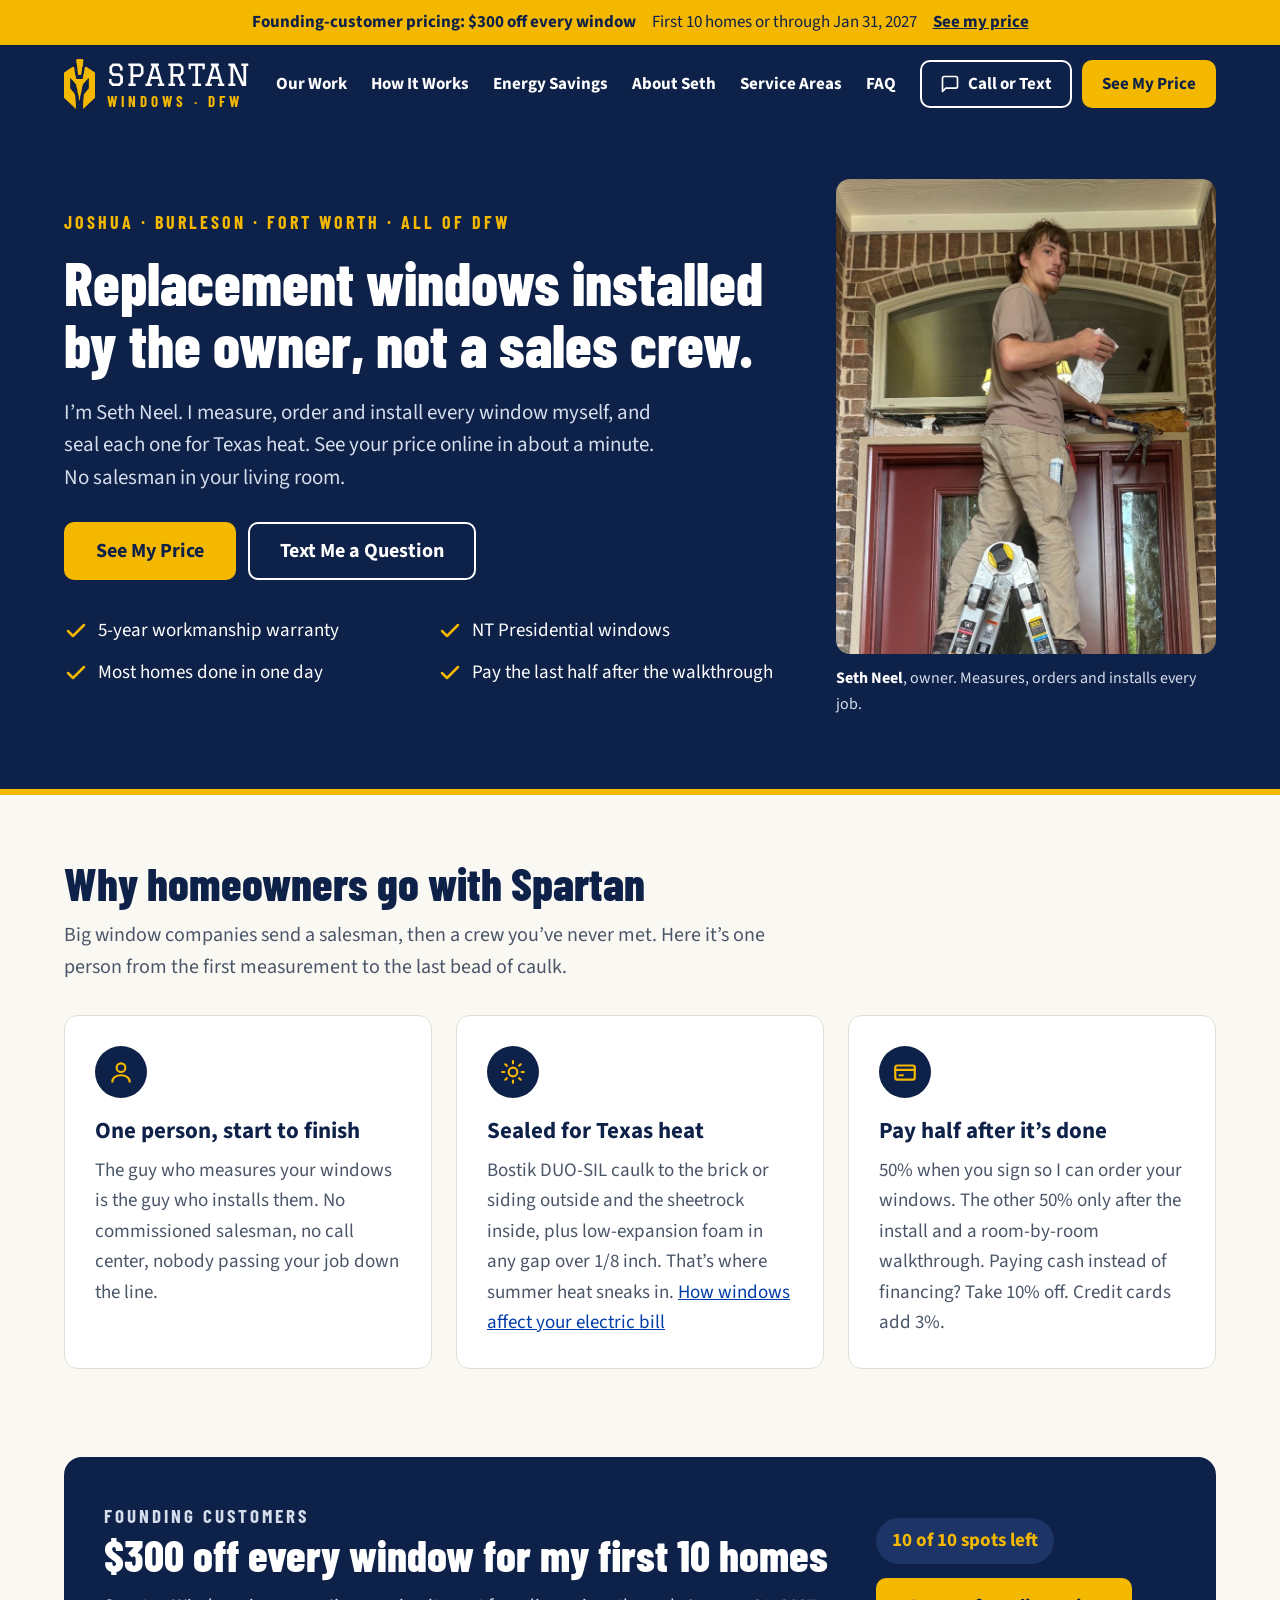
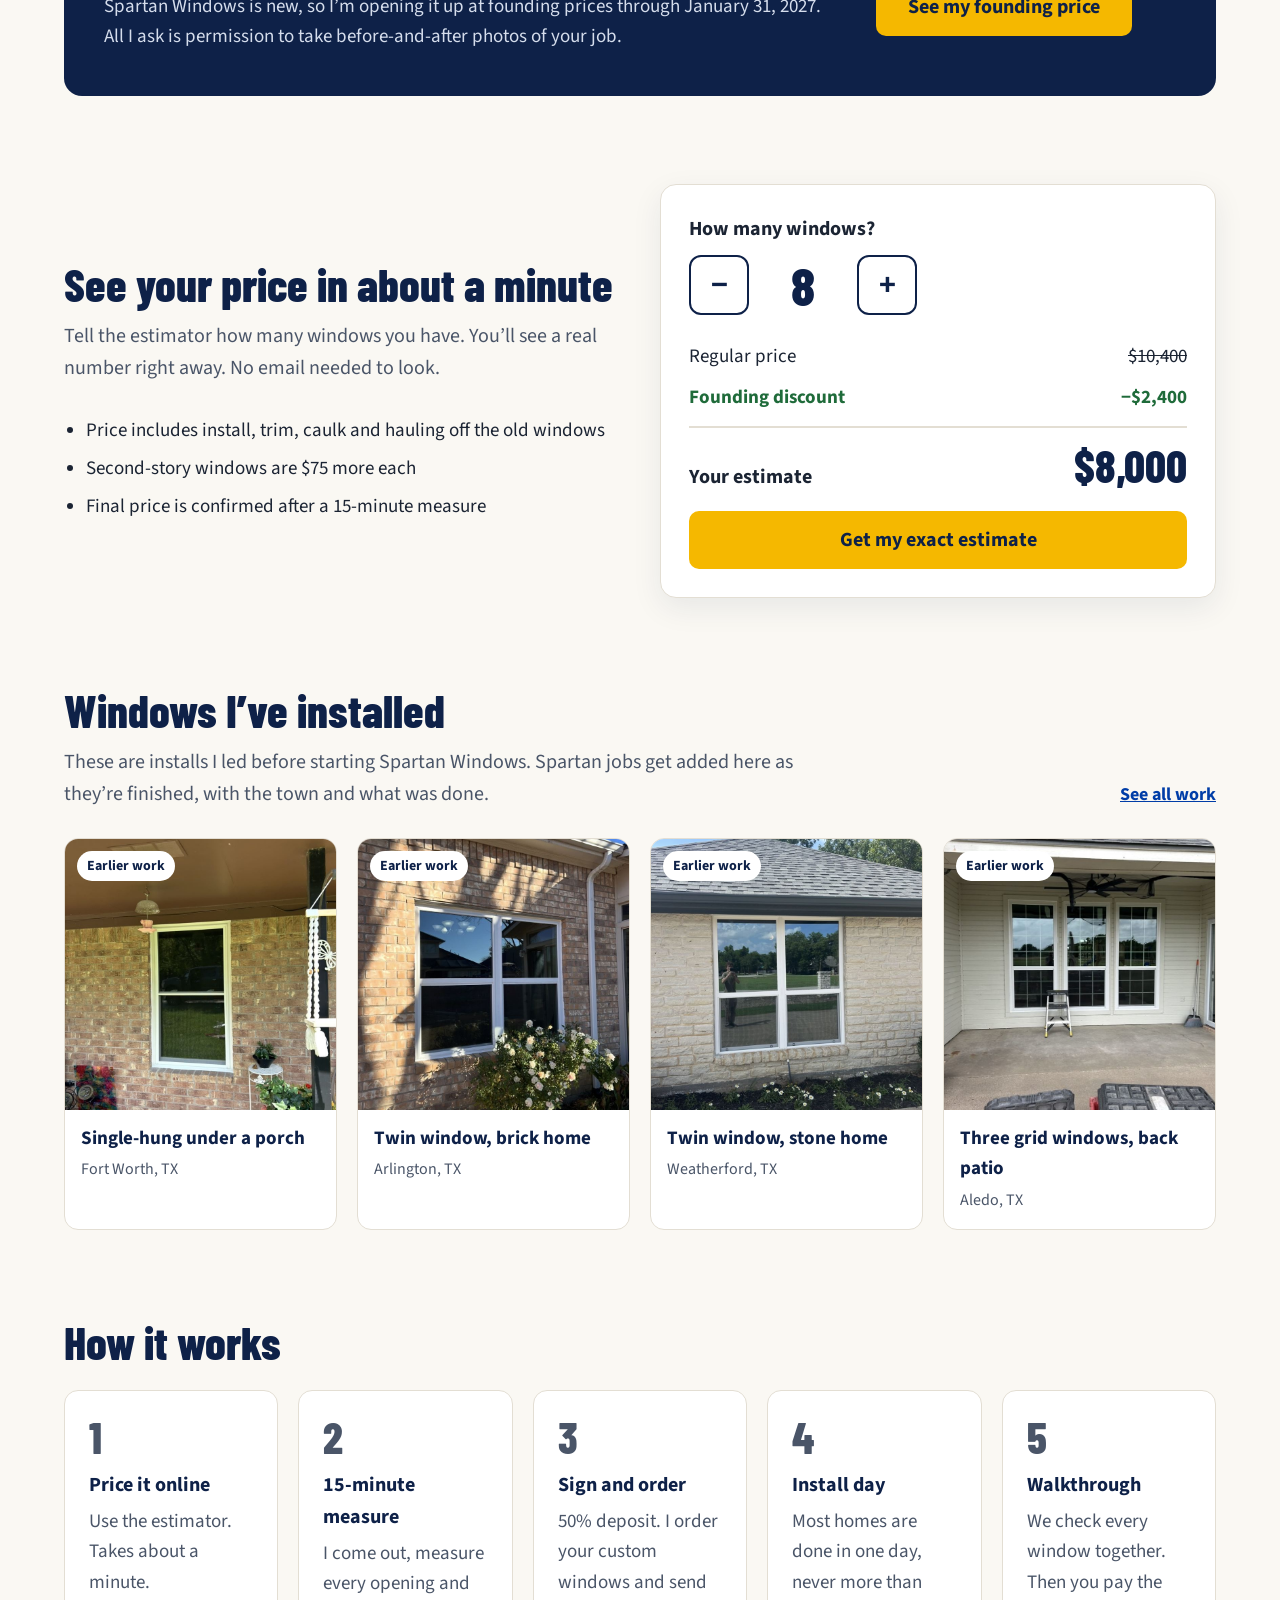
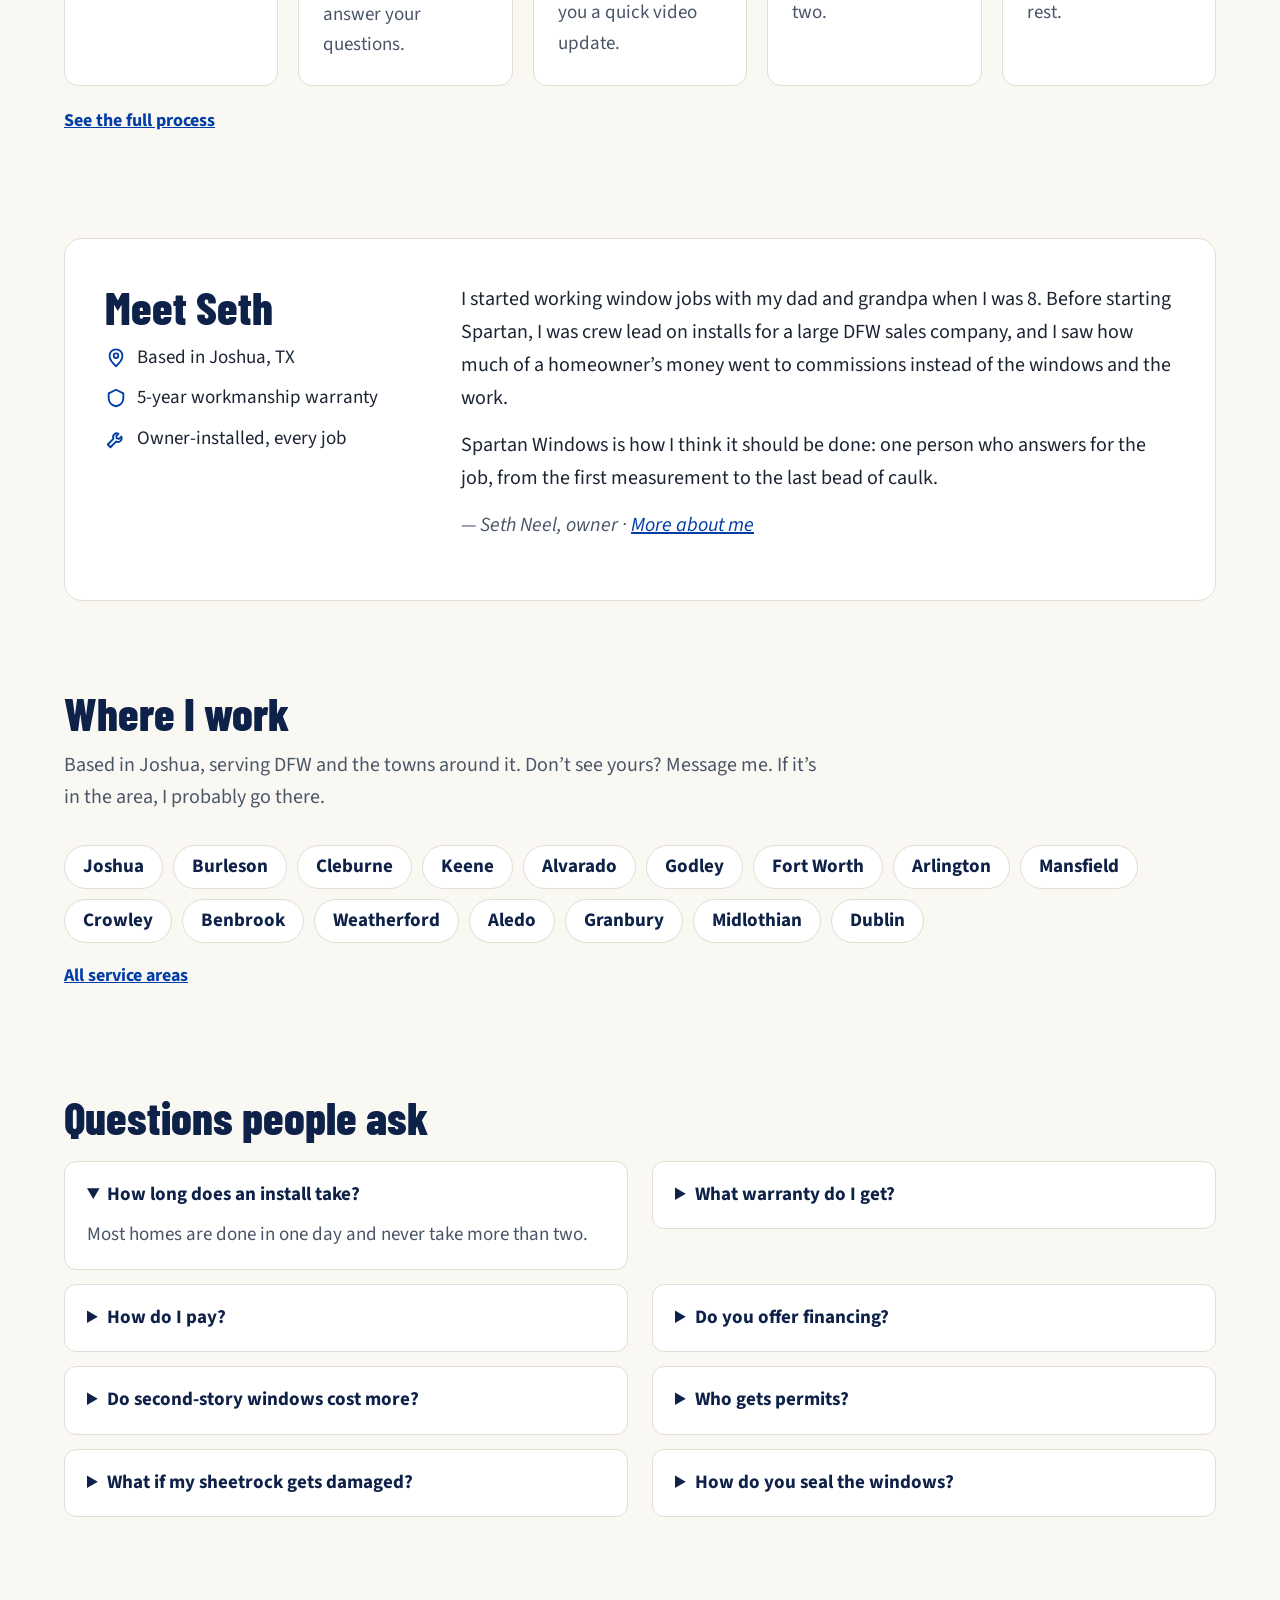
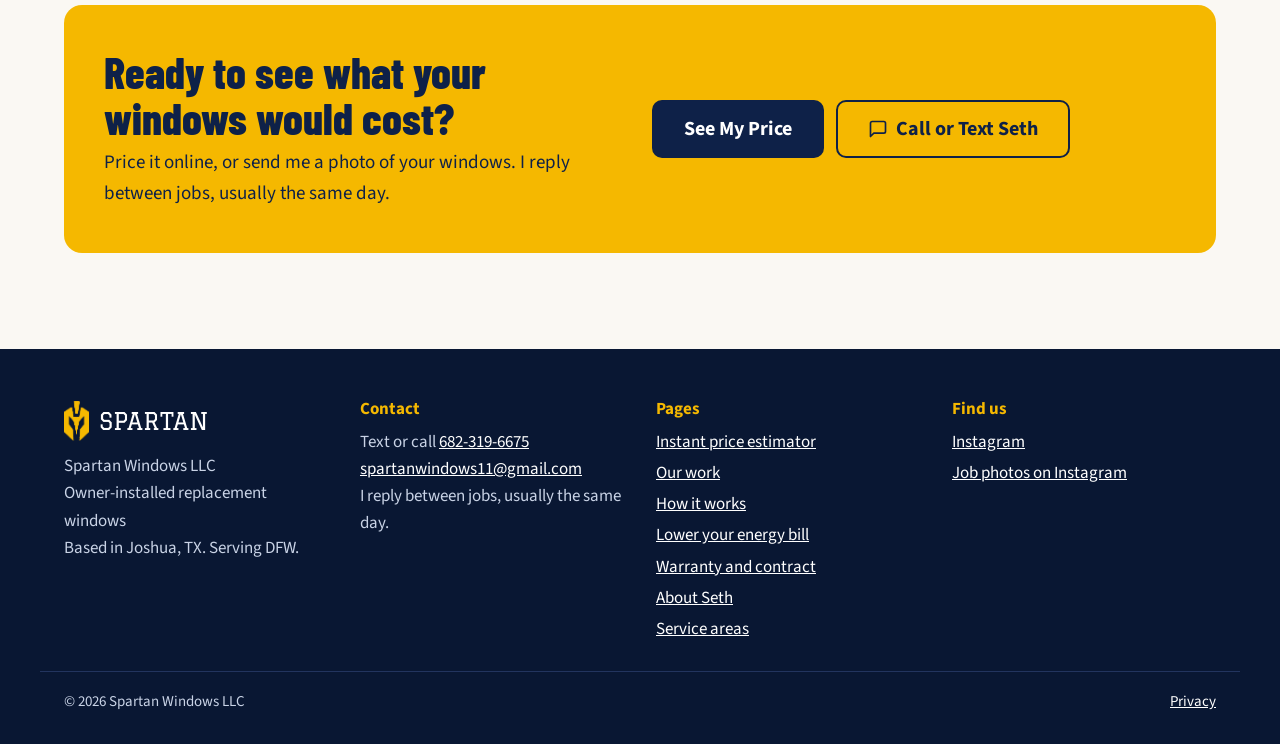
==== index.html @ 7c2cf559 "Add the 3% credit card surcharge notice Disclose that credit card payments add a 3% surcharge (no su" ====
<!DOCTYPE html>
<html lang="en">
<head>
<meta charset="UTF-8">
<meta name="viewport" content="width=device-width, initial-scale=1.0">
<title>Replacement Windows in Joshua, Burleson &amp; Fort Worth | Spartan Windows</title>
<meta name="description" content="Owner-installed NT Presidential replacement windows in Joshua, Burleson, Fort Worth and DFW. No salesmen. See your price online in about a minute.">
<link rel="canonical" href="https://www.dfwspartanwindows.com/">
<meta property="og:title" content="Replacement Windows in Joshua, Burleson &amp; Fort Worth | Spartan Windows">
<meta property="og:description" content="Owner-installed NT Presidential replacement windows in Joshua, Burleson, Fort Worth and DFW. No salesmen. See your price online in about a minute.">
<meta property="og:image" content="https://www.dfwspartanwindows.com/banner.jpg">
<meta property="og:url" content="https://www.dfwspartanwindows.com/">
<meta property="og:type" content="website">
<meta property="og:site_name" content="Spartan Windows">
<meta name="theme-color" content="#0E2148">
<link rel="icon" href="favicon.ico" sizes="any">
<link rel="icon" type="image/png" href="img/favicon-32.png">
<link rel="apple-touch-icon" href="apple-touch-icon.png">
<link rel="preload" href="fonts/barlow-condensed-latin-800-normal.woff2" as="font" type="font/woff2" crossorigin>
<link rel="preload" href="fonts/source-sans-3-latin-400-normal.woff2" as="font" type="font/woff2" crossorigin>
<link rel="stylesheet" href="styles.css">
<!-- Meta Pixel -->
<script>
!function(f,b,e,v,n,t,s){if(f.fbq)return;n=f.fbq=function(){n.callMethod?n.callMethod.apply(n,arguments):n.queue.push(arguments)};if(!f._fbq)f._fbq=n;n.push=n;n.loaded=!0;n.version='2.0';n.queue=[];t=b.createElement(e);t.async=!0;t.src=v;s=b.getElementsByTagName(e)[0];s.parentNode.insertBefore(t,s)}(window,document,'script','https://connect.facebook.net/en_US/fbevents.js');
fbq('init', '2496650784477323');
fbq('track', 'PageView');
</script>
<noscript><img height="1" width="1" style="display:none" alt="" src="https://www.facebook.com/tr?id=2496650784477323&amp;ev=PageView&amp;noscript=1"></noscript>
<!-- End Meta Pixel -->
<script type="application/ld+json">
{
  "@context": "https://schema.org",
  "@type": "HomeAndConstructionBusiness",
  "@id": "https://www.dfwspartanwindows.com/#business",
  "name": "Spartan Windows",
  "legalName": "Spartan Windows LLC",
  "url": "https://www.dfwspartanwindows.com/",
  "logo": "https://www.dfwspartanwindows.com/img/icon-192.png",
  "image": "https://www.dfwspartanwindows.com/img/seth-neel-owner.jpg",
  "description": "Owner-installed NT Presidential replacement windows for homes in Joshua, Burleson, Fort Worth and the DFW area.",
  "email": "spartanwindows11@gmail.com",
  "telephone": "+1-682-319-6675",
  "founder": {
    "@type": "Person",
    "name": "Seth Neel"
  },
  "address": {
    "@type": "PostalAddress",
    "addressLocality": "Joshua",
    "addressRegion": "TX",
    "postalCode": "76058",
    "addressCountry": "US"
  },
  "areaServed": [
    {
      "@type": "City",
      "name": "Joshua, TX"
    },
    {
      "@type": "City",
      "name": "Burleson, TX"
    },
    {
      "@type": "City",
      "name": "Cleburne, TX"
    },
    {
      "@type": "City",
      "name": "Keene, TX"
    },
    {
      "@type": "City",
      "name": "Alvarado, TX"
    },
    {
      "@type": "City",
      "name": "Godley, TX"
    },
    {
      "@type": "City",
      "name": "Fort Worth, TX"
    },
    {
      "@type": "City",
      "name": "Arlington, TX"
    },
    {
      "@type": "City",
      "name": "Mansfield, TX"
    },
    {
      "@type": "City",
      "name": "Crowley, TX"
    },
    {
      "@type": "City",
      "name": "Benbrook, TX"
    },
    {
      "@type": "City",
      "name": "Weatherford, TX"
    },
    {
      "@type": "City",
      "name": "Aledo, TX"
    },
    {
      "@type": "City",
      "name": "Granbury, TX"
    },
    {
      "@type": "City",
      "name": "Midlothian, TX"
    },
    {
      "@type": "City",
      "name": "Dublin, TX"
    }
  ],
  "sameAs": [
    "https://www.instagram.com/spartan_windows/"
  ]
}
</script>
</head>
<body>
<a class="skip-link" href="#main">Skip to content</a>

<div class="offer-bar" data-founding>
  <div class="wrap">
    <strong>Founding-customer pricing: $300 off every window</strong>
    <span>First 10 homes or through Jan 31, 2027</span>
    <a href="estimate.html">See my price</a>
  </div>
</div>

<header class="site-header">
  <div class="wrap">
    <a class="brand" href="index.html" aria-label="Spartan Windows home">
      <img src="img/helmet.png" alt="" width="106" height="169">
      <span class="brand-text"><span class="brand-word">SPARTAN</span><span class="brand-sub">WINDOWS &middot; DFW</span></span>
    </a>
    <button class="menu-btn" type="button" aria-expanded="false" aria-controls="site-nav"><svg aria-hidden="true" width="22" height="22" viewBox="0 0 24 24" fill="none" stroke="currentColor" stroke-width="2.2" stroke-linecap="round"><path d="M4 7h16M4 12h16M4 17h16"/></svg>Menu</button>
    <nav id="site-nav" class="nav" aria-label="Main">
      <ul>
<li><a href="work.html">Our Work</a></li>
<li><a href="process.html">How It Works</a></li>
<li><a href="energy-savings.html">Energy Savings</a></li>
<li><a href="about.html">About Seth</a></li>
<li><a href="service-areas.html">Service Areas</a></li>
<li><a href="index.html#faq">FAQ</a></li>
      </ul>
    </nav>
    <div class="header-actions">
      <a class="btn btn-outline-light" data-contact-link data-text-label="Call or Text" href="tel:+16823196675"><svg aria-hidden="true" width="20" height="20" viewBox="0 0 24 24" fill="none" stroke="currentColor" stroke-width="2" stroke-linecap="round" stroke-linejoin="round"><path d="M21 15a2 2 0 0 1-2 2H7l-4 4V5a2 2 0 0 1 2-2h14a2 2 0 0 1 2 2z"/></svg><span data-contact-label>Call or Text</span></a>
      <a class="btn btn-gold" href="estimate.html">See My Price</a>
    </div>
  </div>
</header>

<main id="main">

<section class="hero">
  <div class="wrap">
    <div class="hero-text">
      <p class="kicker">Joshua &middot; Burleson &middot; Fort Worth &middot; All of DFW</p>
      <h1>Replacement windows installed by the owner, not a sales crew.</h1>
      <p class="lead">I&rsquo;m Seth Neel. I measure, order and install every window myself, and seal each one for Texas heat. See your price online in about a minute. No salesman in your living room.</p>
      <div class="btn-row">
        <a class="btn btn-gold btn-lg" href="estimate.html">See My Price</a>
        <a class="btn btn-outline-light btn-lg" data-contact-link data-sms data-text-label="Text Me a Question" data-email-label="Email Me a Question" href="sms:+16823196675"><span data-contact-label>Text Me a Question</span></a>
      </div>
      <ul class="proof-list">
        <li><svg aria-hidden="true" width="24" height="24" viewBox="0 0 24 24" fill="none" stroke="#F5B800" stroke-width="2.5" stroke-linecap="round" stroke-linejoin="round"><path d="M20 6L9 17l-5-5"/></svg>5-year workmanship warranty</li>
        <li><svg aria-hidden="true" width="24" height="24" viewBox="0 0 24 24" fill="none" stroke="#F5B800" stroke-width="2.5" stroke-linecap="round" stroke-linejoin="round"><path d="M20 6L9 17l-5-5"/></svg>NT Presidential windows</li>
        <li><svg aria-hidden="true" width="24" height="24" viewBox="0 0 24 24" fill="none" stroke="#F5B800" stroke-width="2.5" stroke-linecap="round" stroke-linejoin="round"><path d="M20 6L9 17l-5-5"/></svg>Most homes done in one day</li>
        <li><svg aria-hidden="true" width="24" height="24" viewBox="0 0 24 24" fill="none" stroke="#F5B800" stroke-width="2.5" stroke-linecap="round" stroke-linejoin="round"><path d="M20 6L9 17l-5-5"/></svg>Pay the last half after the walkthrough</li>
      </ul>
    </div>
    <figure class="hero-photo">
      <img src="img/seth-neel-owner.jpg" alt="Seth Neel on a ladder caulking a transom window above a front door" width="800" height="1125">
      <figcaption><strong>Seth Neel</strong>, owner. Measures, orders and installs every job.</figcaption>
    </figure>
  </div>
</section>

<div class="wrap">

  <section class="section">
    <h2>Why homeowners go with Spartan</h2>
    <p class="section-intro">Big window companies send a salesman, then a crew you&rsquo;ve never met. Here it&rsquo;s one person from the first measurement to the last bead of caulk.</p>
    <div class="cards">
      <div class="card">
        <div class="icon-circle"><svg aria-hidden="true" width="26" height="26" viewBox="0 0 24 24" fill="none" stroke="#F5B800" stroke-width="2" stroke-linecap="round" stroke-linejoin="round"><circle cx="12" cy="8" r="4"/><path d="M4 21c0-4 4-6 8-6s8 2 8 6"/></svg></div>
        <h3>One person, start to finish</h3>
        <p>The guy who measures your windows is the guy who installs them. No commissioned salesman, no call center, nobody passing your job down the line.</p>
      </div>
      <div class="card">
        <div class="icon-circle"><svg aria-hidden="true" width="26" height="26" viewBox="0 0 24 24" fill="none" stroke="#F5B800" stroke-width="2" stroke-linecap="round" stroke-linejoin="round"><circle cx="12" cy="12" r="4"/><path d="M12 2v2M12 20v2M4.9 4.9l1.4 1.4M17.7 17.7l1.4 1.4M2 12h2M20 12h2M4.9 19.1l1.4-1.4M17.7 6.3l1.4-1.4"/></svg></div>
        <h3>Sealed for Texas heat</h3>
        <p>Bostik DUO-SIL caulk to the brick or siding outside and the sheetrock inside, plus low-expansion foam in any gap over 1/8 inch. That&rsquo;s where summer heat sneaks in. <a href="energy-savings.html">How windows affect your electric bill</a></p>
      </div>
      <div class="card">
        <div class="icon-circle"><svg aria-hidden="true" width="26" height="26" viewBox="0 0 24 24" fill="none" stroke="#F5B800" stroke-width="2" stroke-linecap="round" stroke-linejoin="round"><rect x="3" y="6" width="18" height="13" rx="2"/><path d="M3 10h18M7 15h3"/></svg></div>
        <h3>Pay half after it&rsquo;s done</h3>
        <p>50% when you sign so I can order your windows. The other 50% only after the install and a room-by-room walkthrough. Paying cash instead of financing? Take 10% off. Credit cards add 3%.</p>
      </div>
    </div>
  </section>

  <section class="section" data-founding>
    <div class="offer-box">
      <div>
        <p class="kicker">Founding customers</p>
        <h2>$300 off every window for my first 10 homes</h2>
        <p>Spartan Windows is new, so I&rsquo;m opening it up at founding prices through January 31, 2027. All I ask is permission to take before-and-after photos of your job.</p>
      </div>
      <div class="offer-side">
        <span class="pill"><span data-spots>10</span> of 10 spots left</span>
        <a class="btn btn-gold btn-lg" href="estimate.html">See my founding price</a>
      </div>
    </div>
  </section>

  <section class="section" id="quoteCalculator">
    <div class="split">
      <div>
        <h2>See your price in about a minute</h2>
        <p class="section-intro">Tell the estimator how many windows you have. You&rsquo;ll see a real number right away. No email needed to look.</p>
        <ul>
          <li>Price includes install, trim, caulk and hauling off the old windows</li>
          <li>Second-story windows are $75 more each</li>
          <li>Final price is confirmed after a 15-minute measure</li>
        </ul>
      </div>
      <div class="est-card" id="miniEstimator">
        <span class="est-label" id="miniLabel">How many windows?</span>
        <div class="stepper" role="group" aria-labelledby="miniLabel">
          <button type="button" data-minus aria-label="One fewer window">&minus;</button>
          <output data-n aria-live="polite">8</output>
          <button type="button" data-plus aria-label="One more window">+</button>
        </div>
        <div style="margin-top:22px">
          <div class="line strike" data-regular-row><span>Regular price</span><span data-regular>$10,400</span></div>
          <div class="line save" data-founding><span>Founding discount</span><span data-founding-amt>&minus;$2,400</span></div>
          <div class="total"><strong>Your estimate</strong><output data-total>$8,000</output></div>
        </div>
        <a class="btn btn-gold btn-lg btn-block" data-go href="estimate.html?n=8" style="margin-top:18px">Get my exact estimate</a>
      </div>
    </div>
  </section>

  <section class="section">
    <div class="section-head">
      <div>
        <h2>Windows I&rsquo;ve installed</h2>
        <p class="section-intro">These are installs I led before starting Spartan Windows. Spartan jobs get added here as they&rsquo;re finished, with the town and what was done.</p>
      </div>
      <a class="more-link" href="work.html">See all work</a>
    </div>
    <div class="gallery">
      <figure class="job">
        <a href="img/work-fort-worth-single-hung.jpg"><img src="img/work-fort-worth-single-hung.jpg" alt="White single-hung replacement window on a brick wall under a covered porch in Fort Worth" width="800" height="1064" loading="lazy"><span class="tag">Earlier work</span></a>
        <figcaption><strong>Single-hung under a porch</strong><span>Fort Worth, TX</span></figcaption>
      </figure>
      <figure class="job">
        <a href="img/work-arlington-twin-window.jpg"><img src="img/work-arlington-twin-window.jpg" alt="Twin white replacement windows on a brick home behind a rose bush in Arlington" width="800" height="1043" loading="lazy"><span class="tag">Earlier work</span></a>
        <figcaption><strong>Twin window, brick home</strong><span>Arlington, TX</span></figcaption>
      </figure>
      <figure class="job">
        <a href="img/work-weatherford-twin-window.jpg"><img src="img/work-weatherford-twin-window.jpg" alt="Twin white replacement window set in a limestone wall in Weatherford" width="800" height="1062" loading="lazy"><span class="tag">Earlier work</span></a>
        <figcaption><strong>Twin window, stone home</strong><span>Weatherford, TX</span></figcaption>
      </figure>
      <figure class="job">
        <a href="img/work-aledo-grid-windows.jpg"><img src="img/work-aledo-grid-windows.jpg" alt="Three white grid windows along a back patio wall in Aledo" width="960" height="707" loading="lazy"><span class="tag">Earlier work</span></a>
        <figcaption><strong>Three grid windows, back patio</strong><span>Aledo, TX</span></figcaption>
      </figure>
    </div>
  </section>

  <section class="section">
    <h2>How it works</h2>
    <ol class="steps" style="margin-top:24px">
      <li class="step"><span class="step-num">1</span><strong>Price it online</strong><span>Use the estimator. Takes about a minute.</span></li>
      <li class="step"><span class="step-num">2</span><strong>15-minute measure</strong><span>I come out, measure every opening and answer your questions.</span></li>
      <li class="step"><span class="step-num">3</span><strong>Sign and order</strong><span>50% deposit. I order your custom windows and send you a quick video update.</span></li>
      <li class="step"><span class="step-num">4</span><strong>Install day</strong><span>Most homes are done in one day, never more than two.</span></li>
      <li class="step"><span class="step-num">5</span><strong>Walkthrough</strong><span>We check every window together. Then you pay the rest.</span></li>
    </ol>
    <p style="margin-top:20px"><a class="more-link" href="process.html">See the full process</a></p>
  </section>

  <section class="section">
    <div class="about-box">
      <div class="about-facts">
        <h2>Meet Seth</h2>
        <ul>
          <li><svg aria-hidden="true" width="22" height="22" viewBox="0 0 24 24" fill="none" stroke="#003DA7" stroke-width="2" stroke-linecap="round" stroke-linejoin="round"><path d="M12 21s-7-6.2-7-11.5A7 7 0 0 1 19 9.5C19 14.8 12 21 12 21z"/><circle cx="12" cy="9.5" r="2.5"/></svg>Based in Joshua, TX</li>
          <li><svg aria-hidden="true" width="22" height="22" viewBox="0 0 24 24" fill="none" stroke="#003DA7" stroke-width="2" stroke-linecap="round" stroke-linejoin="round"><path d="M12 3l8 4v5c0 5-3.5 8-8 9-4.5-1-8-4-8-9V7z"/></svg>5-year workmanship warranty</li>
          <li><svg aria-hidden="true" width="22" height="22" viewBox="0 0 24 24" fill="none" stroke="#003DA7" stroke-width="2" stroke-linecap="round" stroke-linejoin="round"><path d="M14.7 6.3a4 4 0 0 0-5.4 5.4L3 18l3 3 6.3-6.3a4 4 0 0 0 5.4-5.4l-2.5 2.5-2.4-.6-.6-2.4z"/></svg>Owner-installed, every job</li>
        </ul>
      </div>
      <div class="about-story">
        <p>I started working window jobs with my dad and grandpa when I was 8. Before starting Spartan, I was crew lead on installs for a large DFW sales company, and I saw how much of a homeowner&rsquo;s money went to commissions instead of the windows and the work.</p>
        <p>Spartan Windows is how I think it should be done: one person who answers for the job, from the first measurement to the last bead of caulk.</p>
        <p class="signoff">&mdash; Seth Neel, owner &middot; <a href="about.html">More about me</a></p>
      </div>
    </div>
  </section>

  <!-- REVIEWS: once you have Google reviews, uncomment this section and paste them in.
  <section class="section">
    <div class="section-head">
      <div><h2>What customers say</h2><p class="section-intro">Real reviews from Google.</p></div>
      <a class="more-link" data-reviews-link href="index.html" hidden>Read reviews on Google</a>
    </div>
    <div class="review-slots">
      <blockquote class="card"><p>"Review text here."</p><p><strong>First name + last initial</strong>, Town</p></blockquote>
    </div>
  </section>
  -->

  <section class="section" id="areas">
    <h2>Where I work</h2>
    <p class="section-intro">Based in Joshua, serving DFW and the towns around it. Don&rsquo;t see yours? Message me. If it&rsquo;s in the area, I probably go there.</p>
    <ul class="chips">
      <li>Joshua</li>
      <li>Burleson</li>
      <li>Cleburne</li>
      <li>Keene</li>
      <li>Alvarado</li>
      <li>Godley</li>
      <li>Fort Worth</li>
      <li>Arlington</li>
      <li>Mansfield</li>
      <li>Crowley</li>
      <li>Benbrook</li>
      <li>Weatherford</li>
      <li>Aledo</li>
      <li>Granbury</li>
      <li>Midlothian</li>
      <li>Dublin</li>
    </ul>
    <p style="margin-top:18px"><a class="more-link" href="service-areas.html">All service areas</a></p>
  </section>

  <section class="section" id="faq">
    <h2>Questions people ask</h2>
    <div class="faq-grid" style="margin-top:20px">
      <details open><summary>How long does an install take?</summary><p>Most homes are done in one day and never take more than two.</p></details>
      <details><summary>What warranty do I get?</summary><p>A 5-year workmanship warranty from me, plus NT Window’s manufacturer warranty on the windows themselves.</p></details>
      <details><summary>How do I pay?</summary><p>50% when you sign, so I can order your windows. The other 50% after the install and a room-by-room walkthrough. Take 10% off if you pay cash or check instead of financing. Paying by credit card adds a 3% surcharge. No surcharge on debit cards, bank transfer, check or Zelle.</p></details>
      <details><summary>Do you offer financing?</summary><p>Yes, financing is available, subject to credit approval. Ask me about it at your measure.</p></details>
      <details><summary>Do second-story windows cost more?</summary><p>$75 more per upstairs window. The estimator adds it for you.</p></details>
      <details><summary>Who gets permits?</summary><p>If your city or HOA requires one, the homeowner gets it. I’m glad to tell you what to ask for.</p></details>
      <details><summary>What if my sheetrock gets damaged?</summary><p>If I damage it during the install, I repair and paint it. Damage or rot that was already there isn’t covered.</p></details>
      <details><summary>How do you seal the windows?</summary><p>Bostik DUO-SIL caulk to the brick, siding or trim outside and the sheetrock inside. Low-expansion spray foam goes in any gap over 1/8 inch.</p></details>
    </div>
  </section>

  <section class="section">
    <div class="cta-band">
      <div>
        <h2>Ready to see what your windows would cost?</h2>
        <p>Price it online, or send me a photo of your windows. I reply between jobs, usually the same day.</p>
      </div>
      <div class="btn-row">
        <a class="btn btn-navy btn-lg" href="estimate.html">See My Price</a>
        <a class="btn btn-outline-dark btn-lg" data-contact-link href="tel:+16823196675"><svg aria-hidden="true" width="20" height="20" viewBox="0 0 24 24" fill="none" stroke="currentColor" stroke-width="2" stroke-linecap="round" stroke-linejoin="round"><path d="M21 15a2 2 0 0 1-2 2H7l-4 4V5a2 2 0 0 1 2-2h14a2 2 0 0 1 2 2z"/></svg><span data-contact-label>Call or Text Seth</span></a>
      </div>
    </div>
  </section>

</div>
</main>

<footer class="site-footer">
  <div class="wrap footer-grid">
    <div>
      <div class="footer-brand"><img src="img/helmet.png" alt="" width="25" height="40"><span>SPARTAN</span></div>
      <p>Spartan Windows LLC<br>Owner-installed replacement windows<br>Based in Joshua, TX. Serving DFW.</p>
    </div>
    <div>
      <h2>Contact</h2>
      <p><span data-needs-phone>Text or call <a data-phone-link href="tel:+16823196675"><span data-phone-text>682-319-6675</span></a><br></span>
      <a href="mailto:spartanwindows11@gmail.com">spartanwindows11@gmail.com</a><br>I reply between jobs, usually the same day.</p>
    </div>
    <div>
      <h2>Pages</h2>
      <ul class="footer-links">
        <li><a href="estimate.html">Instant price estimator</a></li>
        <li><a href="work.html">Our work</a></li>
        <li><a href="process.html">How it works</a></li>
        <li><a href="energy-savings.html">Lower your energy bill</a></li>
        <li><a href="resources.html">Warranty and contract</a></li>
        <li><a href="about.html">About Seth</a></li>
        <li><a href="service-areas.html">Service areas</a></li>
      </ul>
    </div>
    <div>
      <h2>Find us</h2>
      <ul class="footer-links">
        <li><a data-reviews-link href="index.html" hidden>Google reviews</a></li>
        <li><a href="https://www.instagram.com/spartan_windows/">Instagram</a></li>
        <li><a href="https://www.instagram.com/spartan_windows_gallery/">Job photos on Instagram</a></li>
      </ul>
    </div>
  </div>
  <div class="wrap footer-bottom"><span>&copy; <span data-year>2026</span> Spartan Windows LLC</span><a href="privacy.html">Privacy</a></div>
</footer>

<div class="mobile-bar">
  <a class="btn btn-outline-dark" data-contact-link data-text-label="Call or Text" href="tel:+16823196675"><svg aria-hidden="true" width="20" height="20" viewBox="0 0 24 24" fill="none" stroke="currentColor" stroke-width="2" stroke-linecap="round" stroke-linejoin="round"><path d="M21 15a2 2 0 0 1-2 2H7l-4 4V5a2 2 0 0 1 2-2h14a2 2 0 0 1 2 2z"/></svg><span data-contact-label>Call or Text</span></a>
  <a class="btn btn-gold" href="estimate.html">See My Price</a>
</div>

<script src="script.js"></script>
</body>
</html>
---- styles.css ----
/* =====================================================
   SPARTAN WINDOWS — SITE STYLES (2026 redesign)
   Colors, fonts and sizes live in :root below.
   ===================================================== */

@font-face { font-family: "Source Sans 3"; font-weight: 400; font-style: normal; font-display: swap; src: url("fonts/source-sans-3-latin-400-normal.woff2") format("woff2"); }
@font-face { font-family: "Source Sans 3"; font-weight: 700; font-style: normal; font-display: swap; src: url("fonts/source-sans-3-latin-700-normal.woff2") format("woff2"); }
@font-face { font-family: "Source Sans 3"; font-weight: 400; font-style: italic; font-display: swap; src: url("fonts/source-sans-3-latin-400-italic.woff2") format("woff2"); }
@font-face { font-family: "Barlow Condensed"; font-weight: 700; font-style: normal; font-display: swap; src: url("fonts/barlow-condensed-latin-700-normal.woff2") format("woff2"); }
@font-face { font-family: "Barlow Condensed"; font-weight: 800; font-style: normal; font-display: swap; src: url("fonts/barlow-condensed-latin-800-normal.woff2") format("woff2"); }
@font-face { font-family: "Graduate"; font-weight: 400; font-style: normal; font-display: swap; src: url("fonts/graduate-latin-400-normal.woff2") format("woff2"); }

:root {
  --navy: #0E2148;
  --navy-deep: #091733;
  --navy-line: #22345E;
  --blue: #003DA7;
  --gold: #F5B800;
  --gold-dark: #D9A300;
  --paper: #FAF8F3;
  --white: #FFFFFF;
  --ink: #1B2433;
  --muted: #4A5568;
  --on-navy: #D5DDEC;
  --line: #E3DED3;
  --dash: #C9C2B3;
  --green: #1F6B3A;
  --body: "Source Sans 3", Arial, sans-serif;
  --head: "Barlow Condensed", "Arial Narrow", Arial, sans-serif;
  --mark: "Graduate", Georgia, serif;
  --radius: 14px;
}

*, *::before, *::after { box-sizing: border-box; }
html { scroll-behavior: smooth; -webkit-text-size-adjust: 100%; }
body {
  margin: 0;
  font-family: var(--body);
  font-size: 19px;
  line-height: 1.6;
  color: var(--ink);
  background: var(--paper);
}
img { max-width: 100%; height: auto; display: block; }
a { color: var(--blue); }
a:hover { color: var(--navy); }
:focus-visible { outline: 3px solid var(--gold); outline-offset: 2px; }
h1, h2, h3 { margin: 0; }
h1, h2 { font-family: var(--head); font-weight: 800; line-height: 1.04; color: var(--navy); }
h2 { font-size: clamp(34px, 4vw, 46px); margin-bottom: 12px; }
h3 { font-size: 22px; line-height: 1.3; color: var(--navy); }
p { margin: 0 0 14px; }
.wrap { max-width: 1200px; margin: 0 auto; padding: 0 24px; }
.visually-hidden { position: absolute !important; width: 1px; height: 1px; overflow: hidden; clip: rect(0 0 0 0); white-space: nowrap; }
.skip-link { position: absolute; left: -999px; top: 8px; background: var(--gold); color: var(--navy); padding: 10px 16px; border-radius: 8px; font-weight: 700; z-index: 100; }
.skip-link:focus { left: 8px; }

/* ---------- Buttons ---------- */
.btn {
  display: inline-flex; align-items: center; justify-content: center; gap: 8px;
  min-height: 52px; padding: 0 24px; border-radius: 10px; border: 2px solid transparent;
  font-family: var(--body); font-size: 18px; font-weight: 700; text-decoration: none; cursor: pointer;
  transition: background-color .15s ease, transform .1s ease;
}
.btn:hover { transform: translateY(-1px); }
.btn-lg { min-height: 58px; padding: 0 30px; font-size: 20px; }
.btn-gold { background: var(--gold); color: var(--navy); }
.btn-gold:hover { background: var(--gold-dark); color: var(--navy); }
.btn-navy { background: var(--navy); color: var(--white); }
.btn-navy:hover { background: var(--navy-deep); color: var(--white); }
.btn-outline-light { border-color: var(--white); color: var(--white); background: transparent; }
.btn-outline-light:hover { background: rgba(255,255,255,.1); color: var(--white); }
.btn-outline-dark { border-color: var(--navy); color: var(--navy); background: transparent; }
.btn-outline-dark:hover { background: rgba(14,33,72,.06); color: var(--navy); }
.btn-block { width: 100%; }
.btn svg { flex: none; }

/* ---------- Offer bar ---------- */
.offer-bar { background: var(--gold); color: var(--navy); font-size: 17px; }
.offer-bar .wrap { display: flex; flex-wrap: wrap; justify-content: center; align-items: center; gap: 2px 16px; padding-top: 9px; padding-bottom: 9px; text-align: center; }
.offer-bar a { color: var(--navy); font-weight: 700; }

/* ---------- Header ---------- */
.site-header { background: var(--navy); position: relative; z-index: 20; }
.site-header .wrap { display: flex; flex-wrap: wrap; align-items: center; justify-content: space-between; gap: 12px 24px; padding-top: 14px; padding-bottom: 14px; }
.brand { display: flex; align-items: center; gap: 12px; text-decoration: none; }
.brand img { height: 50px; width: auto; }
.brand-text { display: flex; flex-direction: column; line-height: 1; }
.brand-word { font-family: var(--mark); color: var(--white); font-size: 30px; letter-spacing: 1px; }
.brand-sub { font-family: var(--head); color: var(--gold); font-size: 15px; font-weight: 700; letter-spacing: 4px; margin-top: 4px; }
.nav ul { list-style: none; margin: 0; padding: 0; display: flex; flex-wrap: wrap; gap: 6px 24px; }
.nav a { color: var(--white); text-decoration: none; font-weight: 700; font-size: 17px; padding: 6px 0; border-bottom: 3px solid transparent; }
.nav a:hover, .nav a[aria-current="page"] { color: var(--gold); border-bottom-color: var(--gold); }
.header-actions { display: flex; flex-wrap: wrap; gap: 10px; }
.header-actions .btn { min-height: 48px; padding: 0 18px; font-size: 17px; }
.menu-btn { display: none; min-height: 48px; padding: 0 16px; border-radius: 10px; border: 2px solid #3A5185; background: transparent; color: var(--white); font: 700 17px var(--body); cursor: pointer; align-items: center; gap: 8px; }

/* ---------- Hero ---------- */
.hero { background: var(--navy); color: var(--white); border-bottom: 6px solid var(--gold); }
.hero .wrap { display: flex; flex-wrap: wrap; align-items: center; gap: 48px; padding-top: 56px; padding-bottom: 72px; }
.hero-text { flex: 1 1 520px; min-width: 0; }
.kicker { font-family: var(--head); font-weight: 700; font-size: 18px; letter-spacing: 3px; color: var(--gold); margin: 0 0 14px; text-transform: uppercase; }
.hero h1 { color: var(--white); font-size: clamp(40px, 5.5vw, 60px); margin-bottom: 20px; }
.hero .lead { font-size: 21px; line-height: 1.55; color: var(--on-navy); max-width: 600px; margin-bottom: 28px; }
.btn-row { display: flex; flex-wrap: wrap; gap: 12px; }
.hero .btn-row { margin-bottom: 36px; }
.proof-list { list-style: none; margin: 0; padding: 0; display: grid; grid-template-columns: repeat(auto-fit, minmax(240px, 1fr)); gap: 12px 24px; }
.proof-list li { display: flex; align-items: center; gap: 10px; }
.hero-photo { flex: 0 1 380px; margin: 0; min-width: 0; }
.hero-photo img { width: 100%; aspect-ratio: 4 / 5; object-fit: cover; border-radius: var(--radius); }
.hero-photo figcaption { margin-top: 12px; font-size: 16px; color: var(--on-navy); }
.hero-photo figcaption strong { color: var(--white); }

/* ---------- Inner page hero ---------- */
.page-hero { background: var(--navy); color: var(--white); border-bottom: 6px solid var(--gold); }
.page-hero .wrap { padding-top: 44px; padding-bottom: 52px; }
.page-hero h1 { color: var(--white); font-size: clamp(38px, 5vw, 56px); margin-bottom: 14px; }
.page-hero p { font-size: 20px; color: var(--on-navy); max-width: 760px; margin: 0; }
.crumbs { font-size: 16px; color: #C9D3E6; margin: 0 0 10px; }
.crumbs a { color: #C9D3E6; }

/* ---------- Sections ---------- */
.section { padding: 64px 0 24px; }
.section-intro { font-size: 20px; color: var(--muted); max-width: 760px; margin-bottom: 32px; }
.section-head { display: flex; flex-wrap: wrap; justify-content: space-between; align-items: flex-end; gap: 12px 24px; margin-bottom: 28px; }
.section-head > div { flex: 1 1 520px; min-width: 0; }
.section-head .section-intro { margin-bottom: 0; }
.more-link { font-weight: 700; font-size: 18px; }
.cards { display: grid; grid-template-columns: repeat(auto-fit, minmax(min(280px, 100%), 1fr)); gap: 24px; }
.card { background: var(--white); border: 1px solid var(--line); border-radius: var(--radius); padding: 30px; }
.card h3 { margin-bottom: 10px; font-size: 23px; }
.card p { color: var(--muted); margin: 0; }
.icon-circle { width: 52px; height: 52px; border-radius: 50%; background: var(--navy); display: flex; align-items: center; justify-content: center; margin-bottom: 18px; }

/* ---------- Founding offer ---------- */
.offer-box { background: var(--navy); color: var(--white); border-radius: 18px; padding: clamp(28px, 4vw, 44px) clamp(20px, 3.5vw, 40px); display: flex; flex-wrap: wrap; align-items: center; gap: 28px 48px; }
.offer-box > div:first-child { flex: 1 1 520px; min-width: 0; }
.offer-box h2 { color: var(--white); font-size: clamp(32px, 4vw, 44px); margin-bottom: 14px; }
.offer-box p { color: var(--on-navy); font-size: 19px; margin: 0; }
.offer-side { flex: 0 1 300px; display: flex; flex-direction: column; gap: 14px; align-items: flex-start; }
.pill { display: inline-block; padding: 8px 16px; border-radius: 999px; background: #1C3466; color: var(--gold); font-weight: 700; }

/* ---------- Split layout ---------- */
.split { display: flex; flex-wrap: wrap; gap: 40px; align-items: center; }
.split > * { flex: 1 1 420px; min-width: 0; }
.split ul { margin: 0; padding-left: 22px; display: flex; flex-direction: column; gap: 8px; }

/* ---------- Estimator ---------- */
.est-card { background: var(--white); border: 1px solid var(--line); border-radius: 16px; padding: 28px; box-shadow: 0 10px 30px rgba(14,33,72,.08); }
.est-label { display: block; margin: 0 0 10px; font-weight: 700; font-size: 20px; }
.est-hint { margin: 8px 0 0; font-size: 16px; color: var(--muted); }
.stepper { display: flex; align-items: center; gap: 14px; }
.stepper button { width: 60px; height: 60px; border-radius: 12px; border: 2px solid var(--navy); background: var(--white); color: var(--navy); font: 700 32px/1 var(--body); cursor: pointer; }
.stepper button:hover { background: #EEF1F7; }
.stepper button:disabled { opacity: .35; cursor: default; }
.stepper output { min-width: 80px; text-align: center; font: 800 54px/1 var(--head); color: var(--navy); }
.stepper.small button { width: 52px; height: 52px; font-size: 28px; }
.stepper.small output { min-width: 60px; font-size: 42px; }
.line { display: flex; justify-content: space-between; gap: 12px; padding: 5px 0; }
.line span:last-child { white-space: nowrap; }
.line.strike span:last-child { text-decoration: line-through; }
.line.save { color: var(--green); font-weight: 700; }
.total { display: flex; justify-content: space-between; align-items: baseline; gap: 12px; border-top: 2px solid var(--line); margin-top: 8px; padding-top: 14px; }
.total strong { font-size: 20px; }
.total output { font: 800 46px/1 var(--head); color: var(--navy); }

.est-layout { display: flex; flex-wrap: wrap; gap: 24px; align-items: flex-start; }
.est-inputs { flex: 1 1 400px; min-width: 0; display: flex; flex-direction: column; gap: 28px; }
.est-side { flex: 1 1 400px; min-width: 0; display: flex; flex-direction: column; gap: 18px; position: sticky; top: 16px; }
.price-box { background: var(--navy); color: var(--white); border-radius: 16px; padding: 26px 28px; }
.price-box .line { color: var(--on-navy); }
.price-box .line.save { color: var(--gold); }
.price-box .total { border-top-color: #2A4278; }
.price-box .total output { color: var(--white); font-size: 58px; }
.price-box .fine { margin: 12px 0 0; font-size: 15px; color: #C9D3E6; }
.choice-group { display: grid; grid-template-columns: repeat(auto-fit, minmax(140px, 1fr)); gap: 10px; border: 0; padding: 0; margin: 0; }
.choice-group legend { font-weight: 700; font-size: 20px; margin-bottom: 10px; padding: 0; }
.choice { position: relative; }
.choice input { position: absolute; opacity: 0; inset: 0; width: 100%; height: 100%; margin: 0; cursor: pointer; }
.choice span { display: flex; flex-direction: column; justify-content: center; align-items: center; text-align: center; min-height: 60px; padding: 8px; border-radius: 12px; border: 2px solid var(--dash); background: var(--white); color: var(--navy); font-weight: 700; line-height: 1.3; }
.choice small { font-weight: 400; color: var(--muted); font-size: 15px; }
.choice input:checked + span { background: var(--navy); border-color: var(--navy); color: var(--white); }
.choice input:checked + span small { color: var(--gold); }
.choice input:focus-visible + span { outline: 3px solid var(--gold); outline-offset: 2px; }
.choice-group.compact { grid-template-columns: repeat(3, minmax(0, 1fr)); }
.choice-group.compact span { min-height: 48px; }

.field { display: flex; flex-direction: column; gap: 4px; }
.field label { font-weight: 700; font-size: 16px; }
.field input, .field textarea { width: 100%; min-height: 52px; padding: 0 14px; border: 2px solid var(--dash); border-radius: 10px; font: 18px var(--body); color: var(--ink); background: var(--white); }
.field textarea { min-height: 96px; padding: 12px 14px; resize: vertical; }
.field input:focus, .field textarea:focus { border-color: var(--navy); outline: none; box-shadow: 0 0 0 3px rgba(245,184,0,.5); }
.field .opt { font-weight: 400; color: var(--muted); }
.field label.est-label { font-size: 20px; }
.form-grid { display: grid; grid-template-columns: repeat(auto-fit, minmax(200px, 1fr)); gap: 12px; margin-bottom: 14px; }
.form-note { margin: 10px 0 0; font-size: 15px; color: var(--muted); }
.hp { display: none !important; }

/* ---------- Work gallery ---------- */
.gallery { display: grid; grid-template-columns: repeat(auto-fit, minmax(min(250px, 100%), 1fr)); gap: 20px; }
.job { margin: 0; background: var(--white); border: 1px solid var(--line); border-radius: var(--radius); overflow: hidden; }
.job a { display: block; position: relative; }
.job img { width: 100%; aspect-ratio: 1 / 1; object-fit: cover; }
.tag { position: absolute; top: 12px; left: 12px; background: var(--white); color: var(--navy); font-size: 14px; font-weight: 700; padding: 4px 10px; border-radius: 999px; }
.job figcaption { padding: 14px 16px; }
.job figcaption strong { display: block; color: var(--navy); }
.job figcaption span { color: var(--muted); font-size: 16px; }

/* ---------- Steps ---------- */
.steps { list-style: none; margin: 0; padding: 0; display: grid; grid-template-columns: repeat(auto-fit, minmax(200px, 1fr)); gap: 20px; }
.step { background: var(--white); border: 1px solid var(--line); border-radius: var(--radius); padding: 24px; }
.step-num { display: block; font: 800 44px/1 var(--head); color: var(--blue); }
.step strong { display: block; margin: 10px 0 6px; font-size: 20px; color: var(--navy); }
.step span { color: var(--muted); }
.steps-long { list-style: none; margin: 0; padding: 0; display: flex; flex-direction: column; gap: 20px; max-width: 900px; }
.steps-long li { display: flex; gap: 24px; background: var(--white); border: 1px solid var(--line); border-radius: var(--radius); padding: 28px; }
.steps-long .step-num { flex: none; width: 56px; }
.steps-long h2 { font-size: 30px; margin-bottom: 10px; }
.steps-long ul { margin: 0; padding-left: 20px; color: var(--ink); }
.steps-long li li { display: list-item; padding: 0; border: 0; background: none; margin-bottom: 8px; }

/* ---------- About ---------- */
.about-box { background: var(--white); border: 1px solid var(--line); border-radius: 18px; padding: clamp(28px, 4vw, 44px) clamp(20px, 3.5vw, 40px); display: flex; flex-wrap: wrap; gap: 32px 56px; }
.about-facts { flex: 0 1 300px; min-width: 0; }
.about-facts ul { list-style: none; margin: 0; padding: 0; display: flex; flex-direction: column; gap: 10px; }
.about-facts li { display: flex; gap: 10px; align-items: center; }
.about-story { flex: 1 1 520px; min-width: 0; font-size: 20px; line-height: 1.65; }
.signoff { font-style: italic; color: var(--muted); }

/* ---------- Reviews ---------- */
.review-slots { display: grid; grid-template-columns: repeat(auto-fit, minmax(min(280px, 100%), 1fr)); gap: 20px; }
.review-slot { border: 2px dashed var(--dash); border-radius: var(--radius); padding: 26px; color: var(--muted); min-height: 140px; display: flex; align-items: center; }

/* ---------- Chips (towns) ---------- */
.chips { display: flex; flex-wrap: wrap; gap: 10px; list-style: none; margin: 0; padding: 0; }
.chips li, .chips a { display: inline-flex; align-items: center; min-height: 44px; padding: 0 18px; background: var(--white); border: 1px solid var(--line); border-radius: 999px; font-weight: 700; color: var(--navy); text-decoration: none; }
.county { margin-bottom: 28px; }
.county h2 { font-size: 30px; margin-bottom: 12px; }

/* ---------- FAQ ---------- */
.faq-grid { display: grid; grid-template-columns: repeat(auto-fit, minmax(min(420px, 100%), 1fr)); gap: 14px 24px; align-items: start; }
details { background: var(--white); border: 1px solid var(--line); border-radius: 12px; padding: 18px 22px; }
summary { font-weight: 700; font-size: 19px; color: var(--navy); cursor: pointer; }
details p { margin: 10px 0 0; color: var(--muted); }

/* ---------- Content pages ---------- */
.prose { max-width: 820px; }
.prose h2 { font-size: clamp(30px, 3.5vw, 38px); margin: 36px 0 12px; }
.prose h3 { margin: 24px 0 8px; }
.prose ul { padding-left: 22px; }
.prose li { margin-bottom: 8px; }
.panel { background: var(--white); border: 1px solid var(--line); border-radius: var(--radius); padding: 28px; margin-bottom: 28px; }
.note { background: #FFF6D6; border-radius: 12px; padding: 16px 20px; margin: 18px 0; }
.contract { background: #FDFCF9; border: 1px solid var(--line); border-radius: 12px; padding: 24px; font-size: 16px; line-height: 1.6; }
.contract h3 { font-size: 18px; margin: 18px 0 6px; }
.contract h3:first-child { margin-top: 0; }
.contract ul { margin: 0; padding-left: 20px; }

/* ---------- Call to action band ---------- */
.cta-band { background: var(--gold); color: var(--navy); border-radius: 18px; padding: clamp(28px, 4vw, 44px) clamp(20px, 3.5vw, 40px); display: flex; flex-wrap: wrap; align-items: center; justify-content: space-between; gap: 24px; }
.cta-band > div { flex: 1 1 480px; min-width: 0; }
.cta-band h2 { font-size: clamp(32px, 4vw, 44px); margin-bottom: 8px; }
.cta-band p { font-size: 19px; margin: 0; }

/* ---------- Footer ---------- */
.site-footer { background: var(--navy-deep); color: #C9D3E6; font-size: 17px; margin-top: 72px; }
.footer-grid { display: grid; grid-template-columns: repeat(auto-fit, minmax(220px, 1fr)); gap: 32px; padding-top: 52px; padding-bottom: 28px; }
.site-footer h2 { font-family: var(--body); font-size: 17px; font-weight: 700; color: var(--gold); margin: 0 0 10px; }
.site-footer p { margin: 0; }
.site-footer a { color: var(--white); }
.footer-links { list-style: none; margin: 0; padding: 0; display: flex; flex-direction: column; gap: 4px; }
.footer-brand { display: flex; align-items: center; gap: 10px; margin-bottom: 12px; }
.footer-brand img { height: 40px; width: auto; }
.footer-brand span { font-family: var(--mark); color: var(--white); font-size: 24px; }
.footer-bottom { border-top: 1px solid var(--navy-line); padding-top: 18px; padding-bottom: 30px; font-size: 15px; display: flex; flex-wrap: wrap; justify-content: space-between; gap: 8px; }

/* ---------- Phone bar (bottom of screen on phones) ---------- */
.mobile-bar { display: none; }

[hidden] { display: none !important; }

@media (max-width: 860px) {
  .menu-btn { display: inline-flex; }
  .header-actions { display: none; }
  .nav { flex-basis: 100%; display: none; }
  .nav.open { display: block; }
  .nav ul { flex-direction: column; gap: 0; border-top: 1px solid var(--navy-line); padding-top: 8px; }
  .nav a { display: block; padding: 12px 0; font-size: 19px; border-bottom: 0; }
  .hero .wrap { padding-top: 32px; padding-bottom: 44px; gap: 28px; }
  .hero-photo { flex-basis: 100%; }
  .est-side { position: static; }
  .steps-long li { flex-direction: column; gap: 8px; padding: 22px; }
  .mobile-bar {
    display: grid; grid-template-columns: repeat(2, minmax(0, 1fr)); gap: 10px;
    position: fixed; left: 0; right: 0; bottom: 0; z-index: 50;
    background: var(--white); border-top: 1px solid var(--line);
    padding: 10px 14px calc(14px + env(safe-area-inset-bottom));
    box-shadow: 0 -6px 20px rgba(9,23,51,.18);
  }
  .mobile-bar .btn { min-height: 54px; padding: 0 10px; }
  body { padding-bottom: 88px; }
  .site-footer { margin-top: 48px; }
}
@media (max-width: 420px) {
  .wrap { padding: 0 16px; }
  .brand img { height: 42px; }
  .brand-word { font-size: 25px; }
  .brand-sub { font-size: 13px; letter-spacing: 3px; }
  .stepper button { width: 56px; height: 56px; }
}
@media (prefers-reduced-motion: reduce) {
  html { scroll-behavior: auto; }
  .btn:hover { transform: none; }
}

/* ---------- Energy savings page ---------- */
.stat-box { background: var(--navy); color: var(--white); border-radius: 18px; padding: clamp(28px, 4vw, 44px) clamp(20px, 3.5vw, 40px); display: flex; flex-wrap: wrap; align-items: center; gap: 16px 40px; }
.big-num { font: 800 clamp(72px, 10vw, 128px)/0.9 var(--head); color: var(--gold); white-space: nowrap; }
.stat-box p { font-size: clamp(20px, 2.2vw, 26px); font-weight: 700; margin: 0; flex: 1 1 360px; }
.stat-box .src { display: block; font-size: 16px; font-weight: 400; color: #C9D3E6; margin-top: 10px; }
.stat-box .src a { color: #FFFFFF; }
.signs { list-style: none; margin: 0; padding: 0; display: grid; grid-template-columns: repeat(auto-fit, minmax(min(320px, 100%), 1fr)); gap: 16px; }
.signs li { background: var(--white); border: 1px solid var(--line); border-radius: var(--radius); padding: 20px 22px; display: flex; gap: 14px; align-items: flex-start; }
.signs li svg { flex: none; margin-top: 3px; }
.signs strong { display: block; color: var(--navy); font-size: 20px; }
.signs span { color: var(--muted); }
.label-grid { display: grid; grid-template-columns: repeat(auto-fit, minmax(min(260px, 100%), 1fr)); gap: 20px; }
.callout { background: #FFF6D6; border-radius: var(--radius); padding: 24px 26px; }
.callout h2 { font-size: clamp(28px, 3vw, 34px); }
.sources { font-size: 15px; color: var(--muted); }
.sources a { word-break: break-word; }
.pair { display: grid; grid-template-columns: repeat(2, minmax(0, 1fr)); gap: 16px; }
.pair figure { margin: 0; position: relative; border-radius: var(--radius); overflow: hidden; }
.pair img { width: 100%; aspect-ratio: 4 / 5; object-fit: cover; }
.pair .tag { top: 12px; left: 12px; background: var(--gold); }
.pair figcaption { position: absolute; left: 10px; right: 10px; bottom: 10px; background: rgba(14,33,72,.9); color: #FFFFFF; font-size: 15px; font-weight: 700; padding: 8px 12px; border-radius: 10px; line-height: 1.3; }
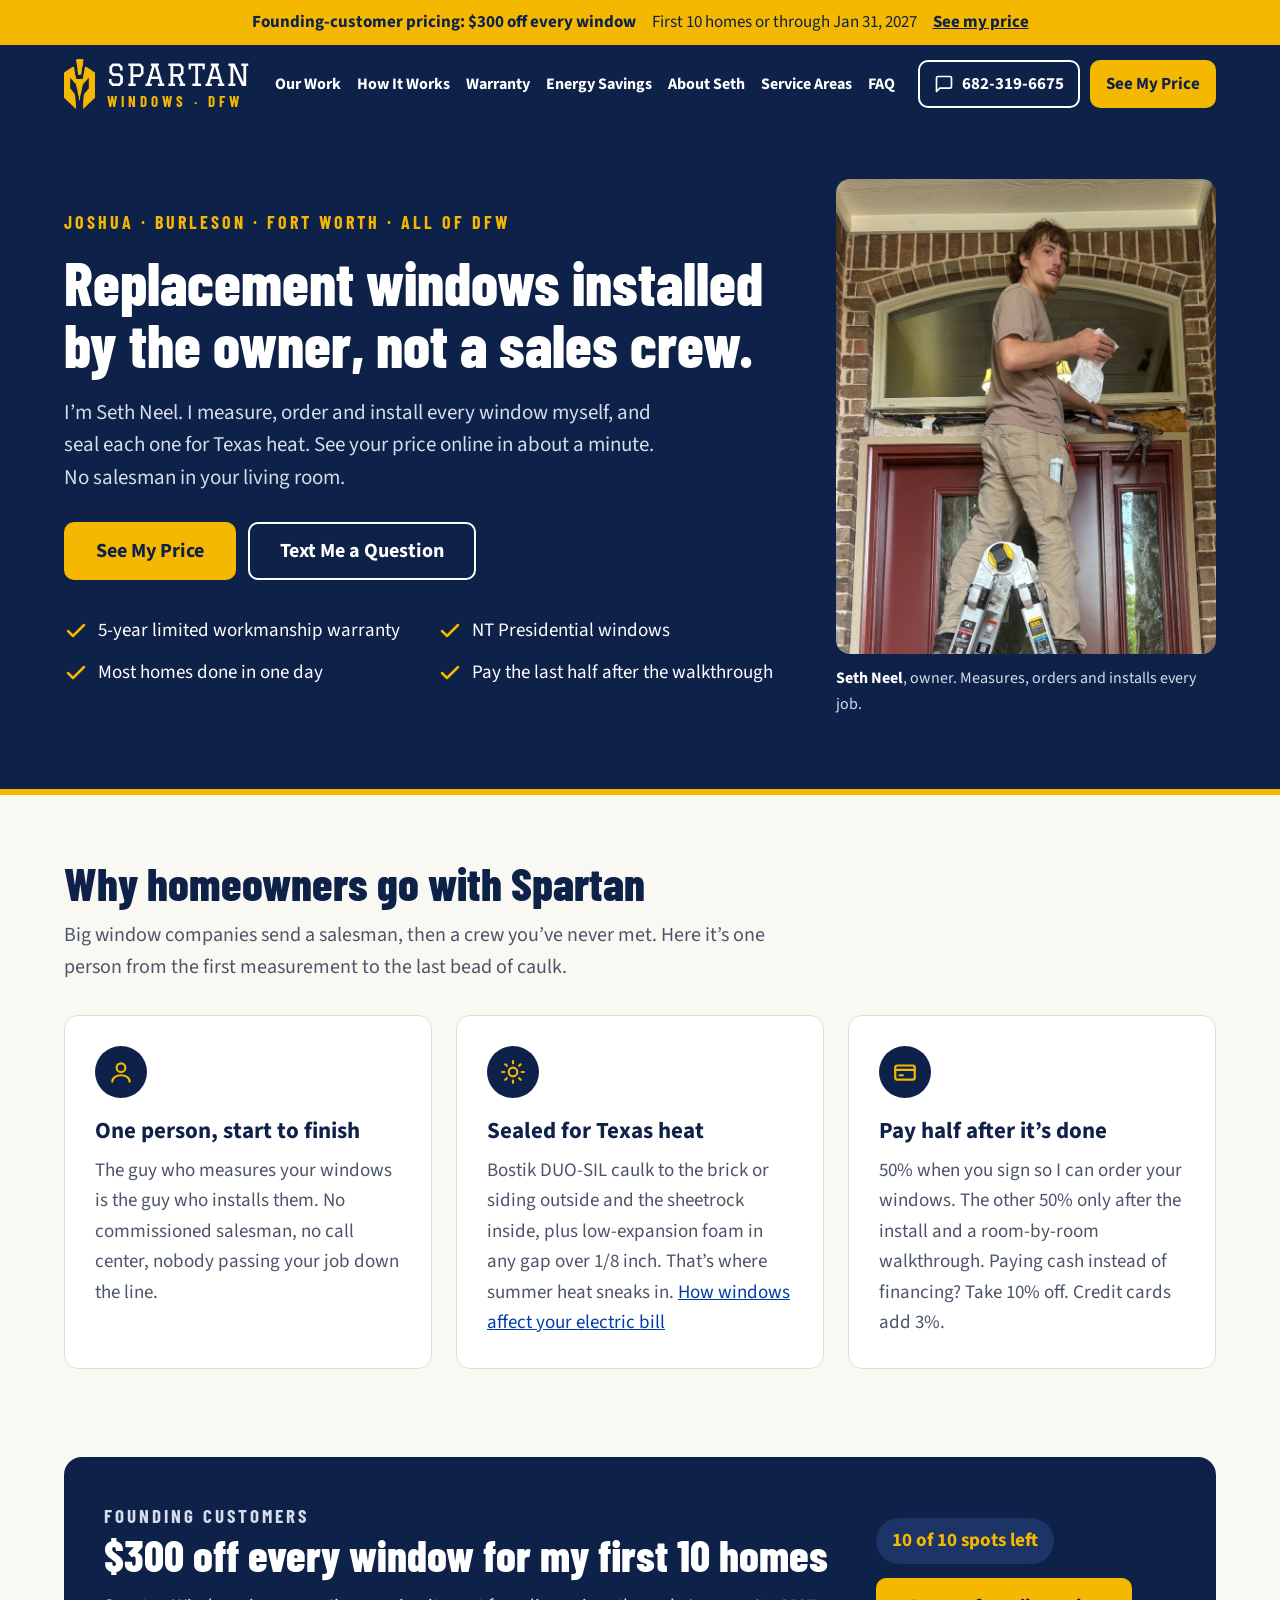
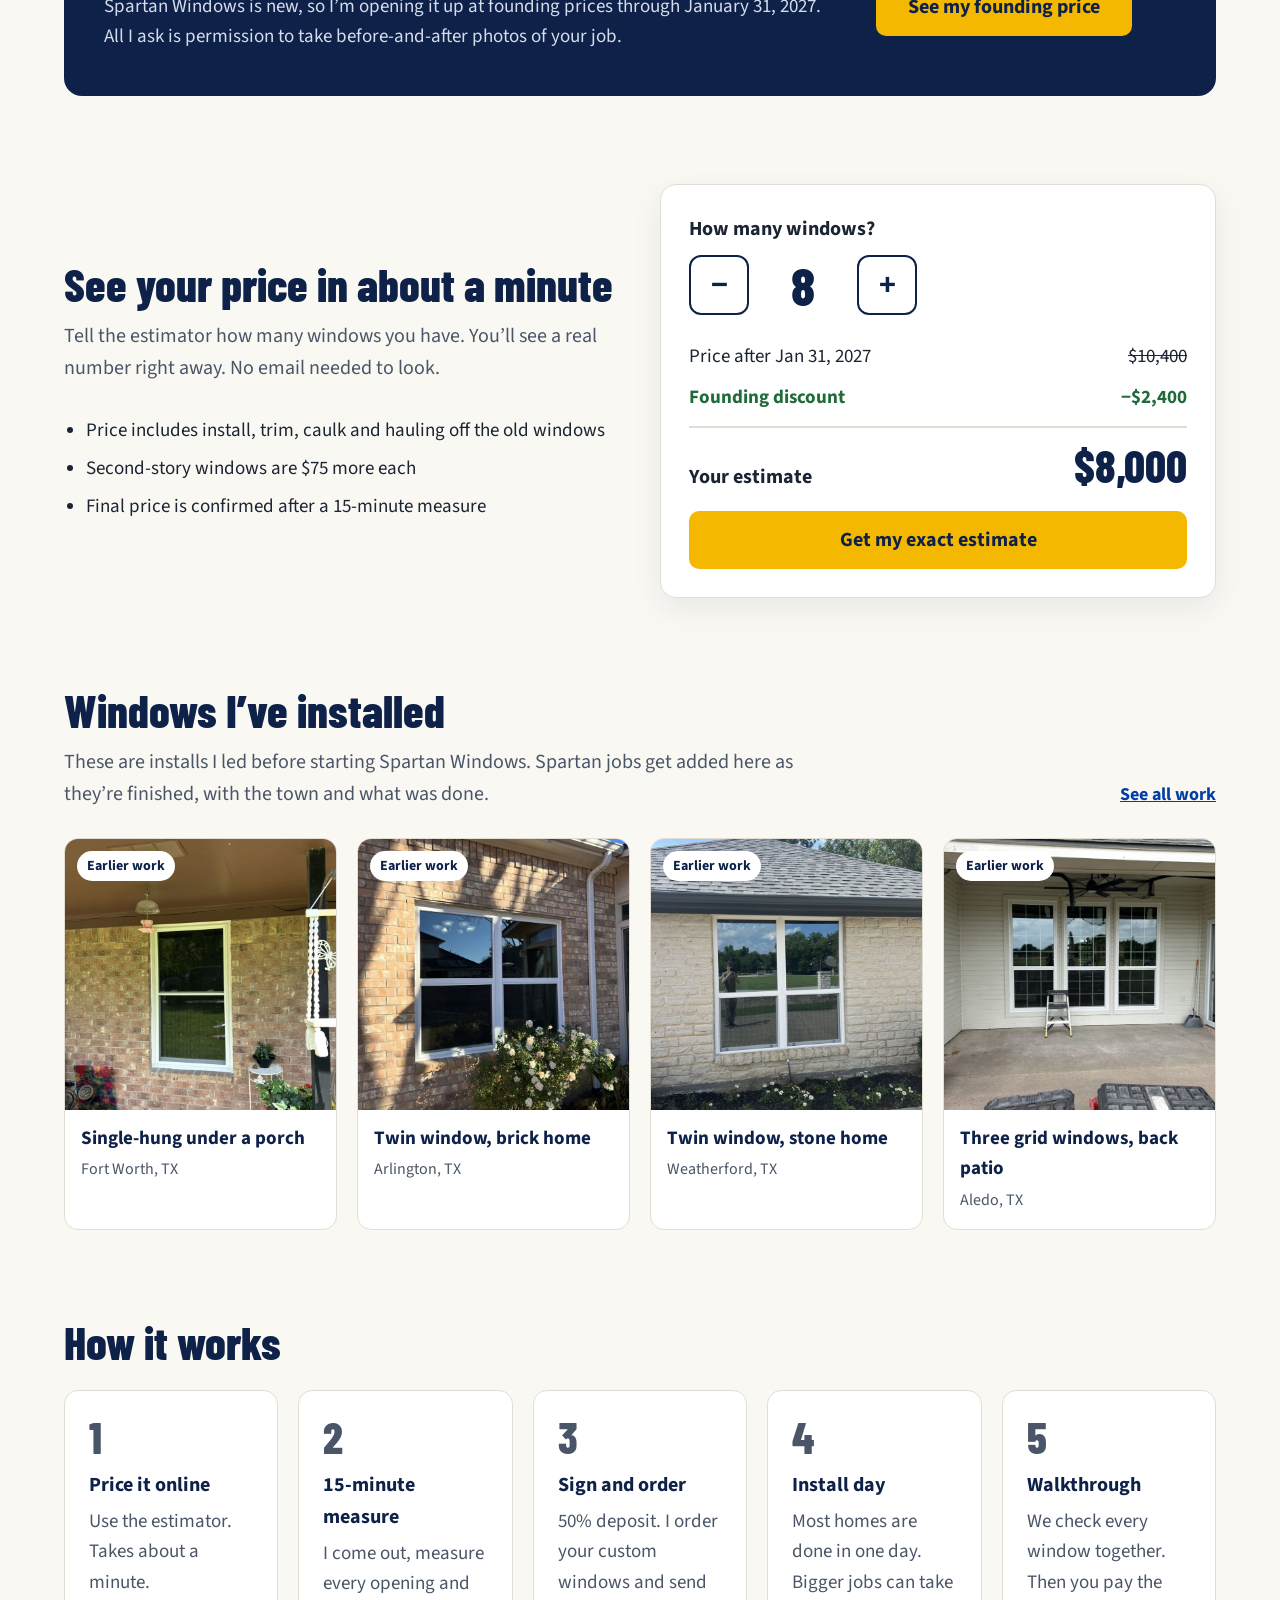
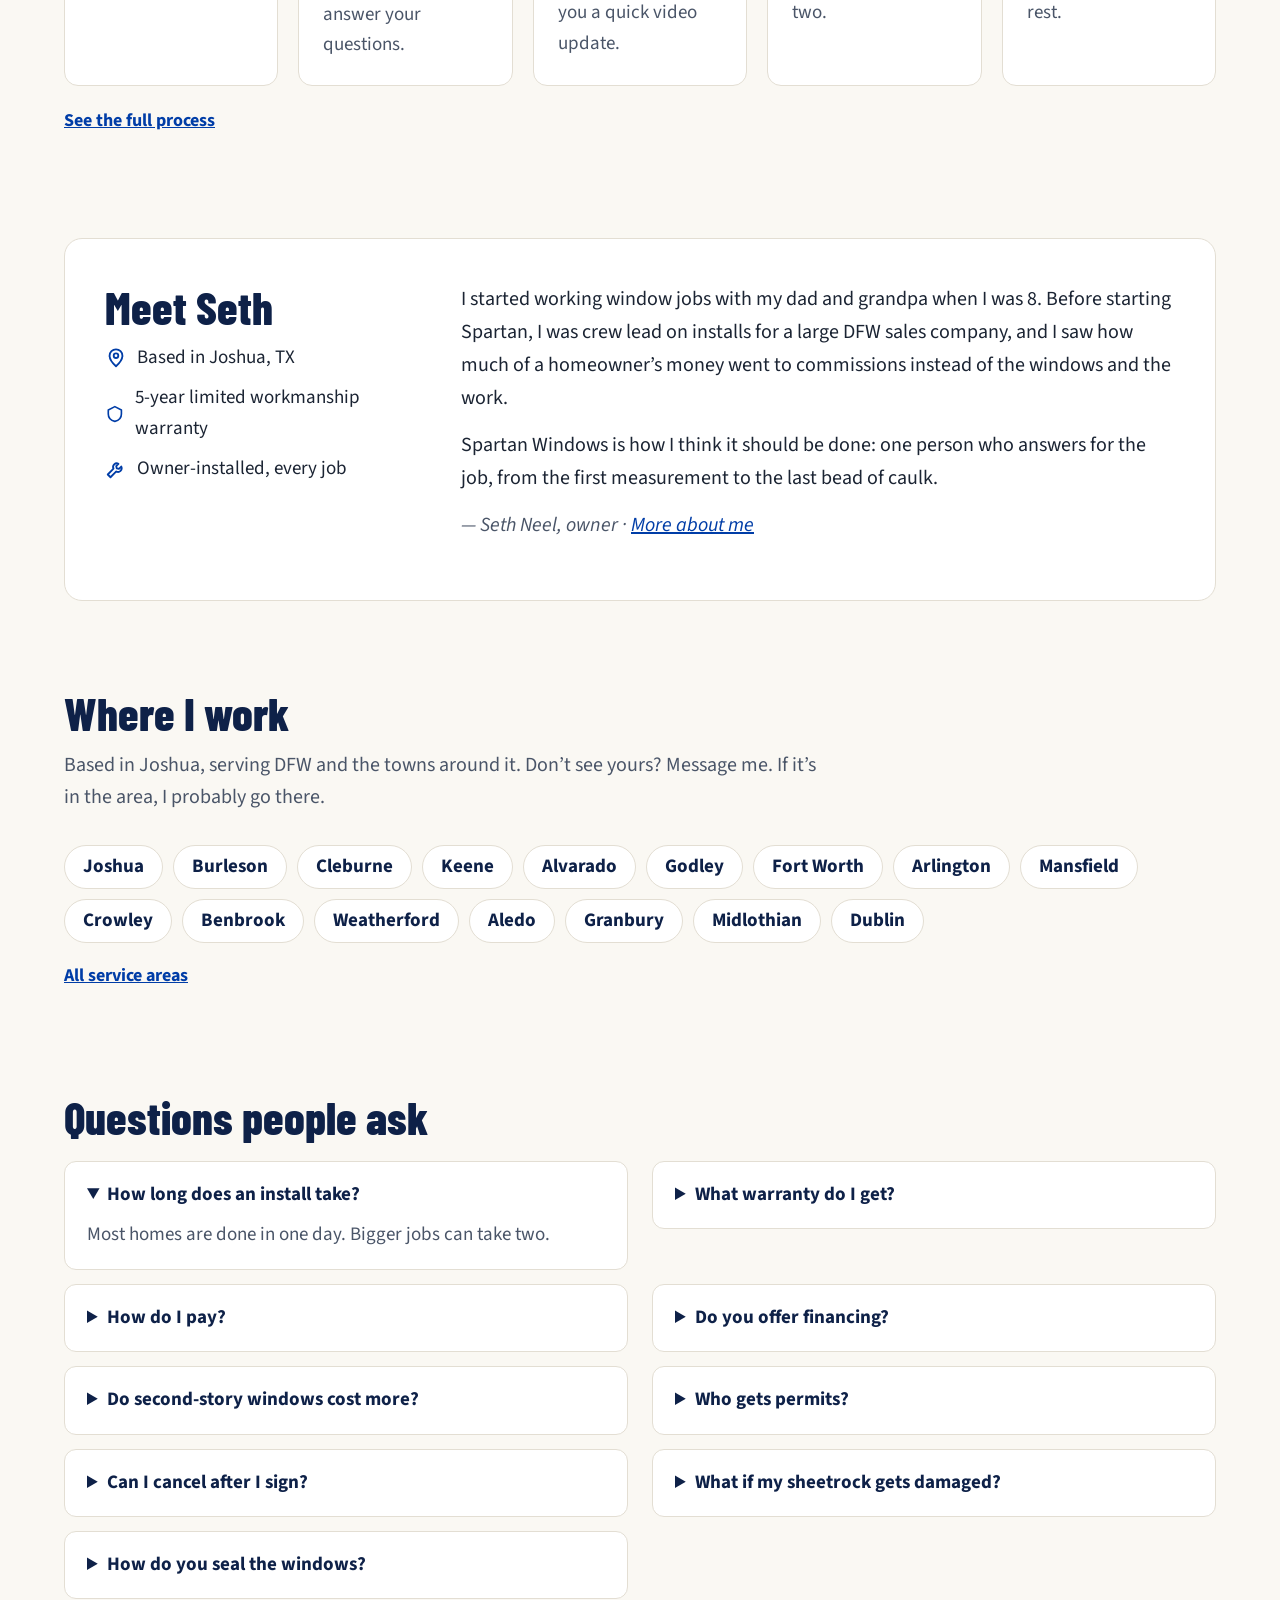
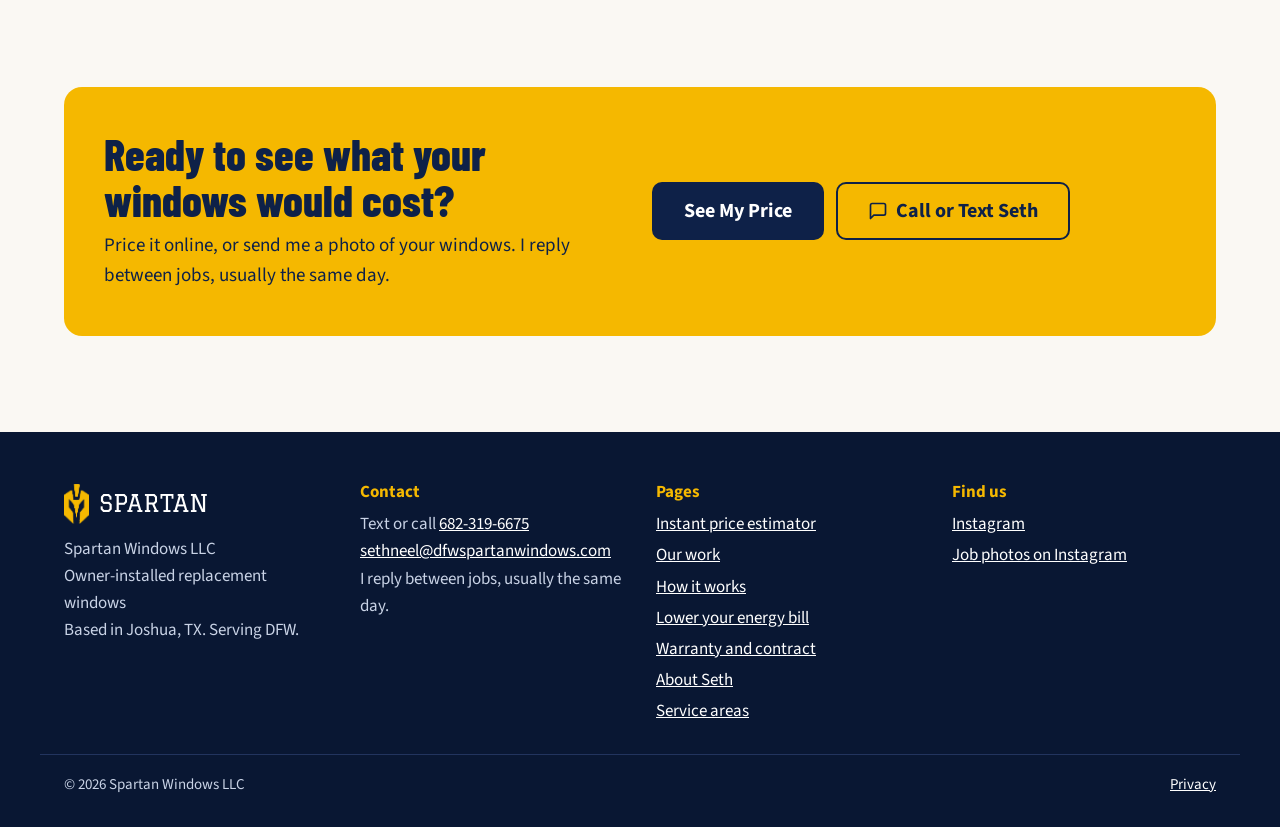
==== commit bc9b9a3c: "Site text fixes: email, warranty, contract terms, permits, header phone - Use sethneel@dfwspartanwin" ====
--- a/index.html
+++ b/index.html
@@ -38,7 +38,7 @@
   "logo": "https://www.dfwspartanwindows.com/img/icon-192.png",
   "image": "https://www.dfwspartanwindows.com/img/seth-neel-owner.jpg",
   "description": "Owner-installed NT Presidential replacement windows for homes in Joshua, Burleson, Fort Worth and the DFW area.",
-  "email": "spartanwindows11@gmail.com",
+  "email": "sethneel@dfwspartanwindows.com",
   "telephone": "+1-682-319-6675",
   "founder": {
     "@type": "Person",
@@ -145,6 +145,7 @@
       <ul>
 <li><a href="work.html">Our Work</a></li>
 <li><a href="process.html">How It Works</a></li>
+<li><a href="resources.html">Warranty</a></li>
 <li><a href="energy-savings.html">Energy Savings</a></li>
 <li><a href="about.html">About Seth</a></li>
 <li><a href="service-areas.html">Service Areas</a></li>
@@ -152,7 +153,7 @@
       </ul>
     </nav>
     <div class="header-actions">
-      <a class="btn btn-outline-light" data-contact-link data-text-label="Call or Text" href="tel:+16823196675"><svg aria-hidden="true" width="20" height="20" viewBox="0 0 24 24" fill="none" stroke="currentColor" stroke-width="2" stroke-linecap="round" stroke-linejoin="round"><path d="M21 15a2 2 0 0 1-2 2H7l-4 4V5a2 2 0 0 1 2-2h14a2 2 0 0 1 2 2z"/></svg><span data-contact-label>Call or Text</span></a>
+      <a class="btn btn-outline-light" data-contact-link data-text-label="{phone}" aria-label="Call or text Seth at 682-319-6675" href="tel:+16823196675"><svg aria-hidden="true" width="20" height="20" viewBox="0 0 24 24" fill="none" stroke="currentColor" stroke-width="2" stroke-linecap="round" stroke-linejoin="round"><path d="M21 15a2 2 0 0 1-2 2H7l-4 4V5a2 2 0 0 1 2-2h14a2 2 0 0 1 2 2z"/></svg><span data-contact-label>682-319-6675</span></a>
       <a class="btn btn-gold" href="estimate.html">See My Price</a>
     </div>
   </div>
@@ -171,7 +172,7 @@
         <a class="btn btn-outline-light btn-lg" data-contact-link data-sms data-text-label="Text Me a Question" data-email-label="Email Me a Question" href="sms:+16823196675"><span data-contact-label>Text Me a Question</span></a>
       </div>
       <ul class="proof-list">
-        <li><svg aria-hidden="true" width="24" height="24" viewBox="0 0 24 24" fill="none" stroke="#F5B800" stroke-width="2.5" stroke-linecap="round" stroke-linejoin="round"><path d="M20 6L9 17l-5-5"/></svg>5-year workmanship warranty</li>
+        <li><svg aria-hidden="true" width="24" height="24" viewBox="0 0 24 24" fill="none" stroke="#F5B800" stroke-width="2.5" stroke-linecap="round" stroke-linejoin="round"><path d="M20 6L9 17l-5-5"/></svg>5-year limited workmanship warranty</li>
         <li><svg aria-hidden="true" width="24" height="24" viewBox="0 0 24 24" fill="none" stroke="#F5B800" stroke-width="2.5" stroke-linecap="round" stroke-linejoin="round"><path d="M20 6L9 17l-5-5"/></svg>NT Presidential windows</li>
         <li><svg aria-hidden="true" width="24" height="24" viewBox="0 0 24 24" fill="none" stroke="#F5B800" stroke-width="2.5" stroke-linecap="round" stroke-linejoin="round"><path d="M20 6L9 17l-5-5"/></svg>Most homes done in one day</li>
         <li><svg aria-hidden="true" width="24" height="24" viewBox="0 0 24 24" fill="none" stroke="#F5B800" stroke-width="2.5" stroke-linecap="round" stroke-linejoin="round"><path d="M20 6L9 17l-5-5"/></svg>Pay the last half after the walkthrough</li>
@@ -241,7 +242,7 @@
           <button type="button" data-plus aria-label="One more window">+</button>
         </div>
         <div style="margin-top:22px">
-          <div class="line strike" data-regular-row><span>Regular price</span><span data-regular>$10,400</span></div>
+          <div class="line strike" data-regular-row><span>Price after Jan 31, 2027</span><span data-regular>$10,400</span></div>
           <div class="line save" data-founding><span>Founding discount</span><span data-founding-amt>&minus;$2,400</span></div>
           <div class="total"><strong>Your estimate</strong><output data-total>$8,000</output></div>
         </div>
@@ -284,7 +285,7 @@
       <li class="step"><span class="step-num">1</span><strong>Price it online</strong><span>Use the estimator. Takes about a minute.</span></li>
       <li class="step"><span class="step-num">2</span><strong>15-minute measure</strong><span>I come out, measure every opening and answer your questions.</span></li>
       <li class="step"><span class="step-num">3</span><strong>Sign and order</strong><span>50% deposit. I order your custom windows and send you a quick video update.</span></li>
-      <li class="step"><span class="step-num">4</span><strong>Install day</strong><span>Most homes are done in one day, never more than two.</span></li>
+      <li class="step"><span class="step-num">4</span><strong>Install day</strong><span>Most homes are done in one day. Bigger jobs can take two.</span></li>
       <li class="step"><span class="step-num">5</span><strong>Walkthrough</strong><span>We check every window together. Then you pay the rest.</span></li>
     </ol>
     <p style="margin-top:20px"><a class="more-link" href="process.html">See the full process</a></p>
@@ -296,7 +297,7 @@
         <h2>Meet Seth</h2>
         <ul>
           <li><svg aria-hidden="true" width="22" height="22" viewBox="0 0 24 24" fill="none" stroke="#003DA7" stroke-width="2" stroke-linecap="round" stroke-linejoin="round"><path d="M12 21s-7-6.2-7-11.5A7 7 0 0 1 19 9.5C19 14.8 12 21 12 21z"/><circle cx="12" cy="9.5" r="2.5"/></svg>Based in Joshua, TX</li>
-          <li><svg aria-hidden="true" width="22" height="22" viewBox="0 0 24 24" fill="none" stroke="#003DA7" stroke-width="2" stroke-linecap="round" stroke-linejoin="round"><path d="M12 3l8 4v5c0 5-3.5 8-8 9-4.5-1-8-4-8-9V7z"/></svg>5-year workmanship warranty</li>
+          <li><svg aria-hidden="true" width="22" height="22" viewBox="0 0 24 24" fill="none" stroke="#003DA7" stroke-width="2" stroke-linecap="round" stroke-linejoin="round"><path d="M12 3l8 4v5c0 5-3.5 8-8 9-4.5-1-8-4-8-9V7z"/></svg>5-year limited workmanship warranty</li>
           <li><svg aria-hidden="true" width="22" height="22" viewBox="0 0 24 24" fill="none" stroke="#003DA7" stroke-width="2" stroke-linecap="round" stroke-linejoin="round"><path d="M14.7 6.3a4 4 0 0 0-5.4 5.4L3 18l3 3 6.3-6.3a4 4 0 0 0 5.4-5.4l-2.5 2.5-2.4-.6-.6-2.4z"/></svg>Owner-installed, every job</li>
         </ul>
       </div>
@@ -347,12 +348,13 @@
   <section class="section" id="faq">
     <h2>Questions people ask</h2>
     <div class="faq-grid" style="margin-top:20px">
-      <details open><summary>How long does an install take?</summary><p>Most homes are done in one day and never take more than two.</p></details>
-      <details><summary>What warranty do I get?</summary><p>A 5-year workmanship warranty from me, plus NT Window’s manufacturer warranty on the windows themselves.</p></details>
+      <details open><summary>How long does an install take?</summary><p>Most homes are done in one day. Bigger jobs can take two.</p></details>
+      <details><summary>What warranty do I get?</summary><p>A 5-year limited workmanship warranty from me (the caulking is covered for 1 year), plus NT Window’s manufacturer warranty on the windows themselves. <a href="resources.html">Read the full warranty</a>.</p></details>
       <details><summary>How do I pay?</summary><p>50% when you sign, so I can order your windows. The other 50% after the install and a room-by-room walkthrough. Take 10% off if you pay cash or check instead of financing. Paying by credit card adds a 3% surcharge. No surcharge on debit cards, bank transfer, check or Zelle.</p></details>
       <details><summary>Do you offer financing?</summary><p>Yes, financing is available, subject to credit approval. Ask me about it at your measure.</p></details>
       <details><summary>Do second-story windows cost more?</summary><p>$75 more per upstairs window. The estimator adds it for you.</p></details>
-      <details><summary>Who gets permits?</summary><p>If your city or HOA requires one, the homeowner gets it. I’m glad to tell you what to ask for.</p></details>
+      <details><summary>Who gets permits?</summary><p>Some cities require a permit to replace windows. Before your install, I’ll tell you if yours does and who pulls it. Where the city requires a registered contractor, I get it. Where the homeowner can pull it, I’ll tell you exactly what to ask for. HOA approval is up to the homeowner.</p></details>
+      <details><summary>Can I cancel after I sign?</summary><p>Yes. If you sign at your home, you have three business days to cancel for any reason and get your deposit back.</p></details>
       <details><summary>What if my sheetrock gets damaged?</summary><p>If I damage it during the install, I repair and paint it. Damage or rot that was already there isn’t covered.</p></details>
       <details><summary>How do you seal the windows?</summary><p>Bostik DUO-SIL caulk to the brick, siding or trim outside and the sheetrock inside. Low-expansion spray foam goes in any gap over 1/8 inch.</p></details>
     </div>
@@ -383,7 +385,7 @@
     <div>
       <h2>Contact</h2>
       <p><span data-needs-phone>Text or call <a data-phone-link href="tel:+16823196675"><span data-phone-text>682-319-6675</span></a><br></span>
-      <a href="mailto:spartanwindows11@gmail.com">spartanwindows11@gmail.com</a><br>I reply between jobs, usually the same day.</p>
+      <a href="mailto:sethneel@dfwspartanwindows.com">sethneel@dfwspartanwindows.com</a><br>I reply between jobs, usually the same day.</p>
     </div>
     <div>
       <h2>Pages</h2>
--- a/styles.css
+++ b/styles.css
@@ -82,17 +82,17 @@
 
 /* ---------- Header ---------- */
 .site-header { background: var(--navy); position: relative; z-index: 20; }
-.site-header .wrap { display: flex; flex-wrap: wrap; align-items: center; justify-content: space-between; gap: 12px 24px; padding-top: 14px; padding-bottom: 14px; }
+.site-header .wrap { display: flex; flex-wrap: wrap; align-items: center; justify-content: space-between; gap: 12px 16px; padding-top: 14px; padding-bottom: 14px; }
 .brand { display: flex; align-items: center; gap: 12px; text-decoration: none; }
 .brand img { height: 50px; width: auto; }
 .brand-text { display: flex; flex-direction: column; line-height: 1; }
 .brand-word { font-family: var(--mark); color: var(--white); font-size: 30px; letter-spacing: 1px; }
 .brand-sub { font-family: var(--head); color: var(--gold); font-size: 15px; font-weight: 700; letter-spacing: 4px; margin-top: 4px; }
-.nav ul { list-style: none; margin: 0; padding: 0; display: flex; flex-wrap: wrap; gap: 6px 24px; }
-.nav a { color: var(--white); text-decoration: none; font-weight: 700; font-size: 17px; padding: 6px 0; border-bottom: 3px solid transparent; }
+.nav ul { list-style: none; margin: 0; padding: 0; display: flex; flex-wrap: wrap; gap: 6px 16px; }
+.nav a { color: var(--white); text-decoration: none; font-weight: 700; font-size: 16px; padding: 6px 0; border-bottom: 3px solid transparent; }
 .nav a:hover, .nav a[aria-current="page"] { color: var(--gold); border-bottom-color: var(--gold); }
 .header-actions { display: flex; flex-wrap: wrap; gap: 10px; }
-.header-actions .btn { min-height: 48px; padding: 0 18px; font-size: 17px; }
+.header-actions .btn { min-height: 48px; padding: 0 14px; font-size: 17px; }
 .menu-btn { display: none; min-height: 48px; padding: 0 16px; border-radius: 10px; border: 2px solid #3A5185; background: transparent; color: var(--white); font: 700 17px var(--body); cursor: pointer; align-items: center; gap: 8px; }
 
 /* ---------- Hero ---------- */
@@ -334,3 +334,28 @@
 .pair img { width: 100%; aspect-ratio: 4 / 5; object-fit: cover; }
 .pair .tag { top: 12px; left: 12px; background: var(--gold); }
 .pair figcaption { position: absolute; left: 10px; right: 10px; bottom: 10px; background: rgba(14,33,72,.9); color: #FFFFFF; font-size: 15px; font-weight: 700; padding: 8px 12px; border-radius: 10px; line-height: 1.3; }
+
+/* ---------- Tap-to-enlarge before/after photos ---------- */
+.pair figure[data-zoom] { cursor: zoom-in; }
+.zoom-hint { position: absolute; top: 10px; right: 10px; width: 36px; height: 36px; border-radius: 50%; background: rgba(14,33,72,.85); display: grid; place-items: center; pointer-events: none; }
+html.lb-open { overflow: hidden; }
+.lb { position: fixed; inset: 0; z-index: 100; display: flex; flex-direction: column; background: var(--navy-deep); color: var(--white); padding: calc(12px + env(safe-area-inset-top)) 14px calc(16px + env(safe-area-inset-bottom)); }
+.lb[hidden] { display: none; }
+.lb-bar { display: flex; align-items: center; justify-content: space-between; gap: 12px; margin-bottom: 12px; }
+.lb-tabs { display: inline-flex; gap: 4px; background: var(--navy-line); border-radius: 999px; padding: 4px; }
+.lb-tabs[hidden] { display: none; }
+.lb-tabs button { font: 700 18px var(--body); color: var(--white); background: transparent; border: 0; border-radius: 999px; padding: 10px 22px; min-height: 44px; cursor: pointer; }
+.lb-tabs button[aria-pressed="true"] { background: var(--gold); color: var(--navy); }
+.lb-close { margin-left: auto; width: 48px; height: 48px; border-radius: 50%; border: 2px solid rgba(255,255,255,.6); background: transparent; color: var(--white); display: grid; place-items: center; cursor: pointer; }
+.lb-stage { flex: 1; min-height: 0; display: flex; flex-direction: column; align-items: center; justify-content: center; touch-action: pan-y pinch-zoom; }
+.lb-stage img { flex: 0 1 auto; min-height: 0; max-width: 100%; max-height: 100%; width: auto; height: auto; object-fit: contain; border-radius: 10px; }
+.lb-cap, .lb-hint { flex-shrink: 0; }
+.lb-cap { text-align: center; font-size: 19px; font-weight: 700; margin: 14px 0 4px; }
+.lb-hint { text-align: center; font-size: 15px; color: var(--on-navy); margin: 0; }
+@media (max-width: 600px) {
+  .pair figcaption { left: 8px; right: 8px; bottom: 8px; font-size: 14px; padding: 6px 9px; }
+}
+
+/* Text-consent checkbox on the estimate form */
+.consent { display: flex; gap: 12px; align-items: flex-start; margin: 0 0 16px; font-size: 16px; line-height: 1.45; cursor: pointer; }
+.consent input { width: 22px; height: 22px; margin: 2px 0 0; flex: 0 0 auto; accent-color: var(--navy); }
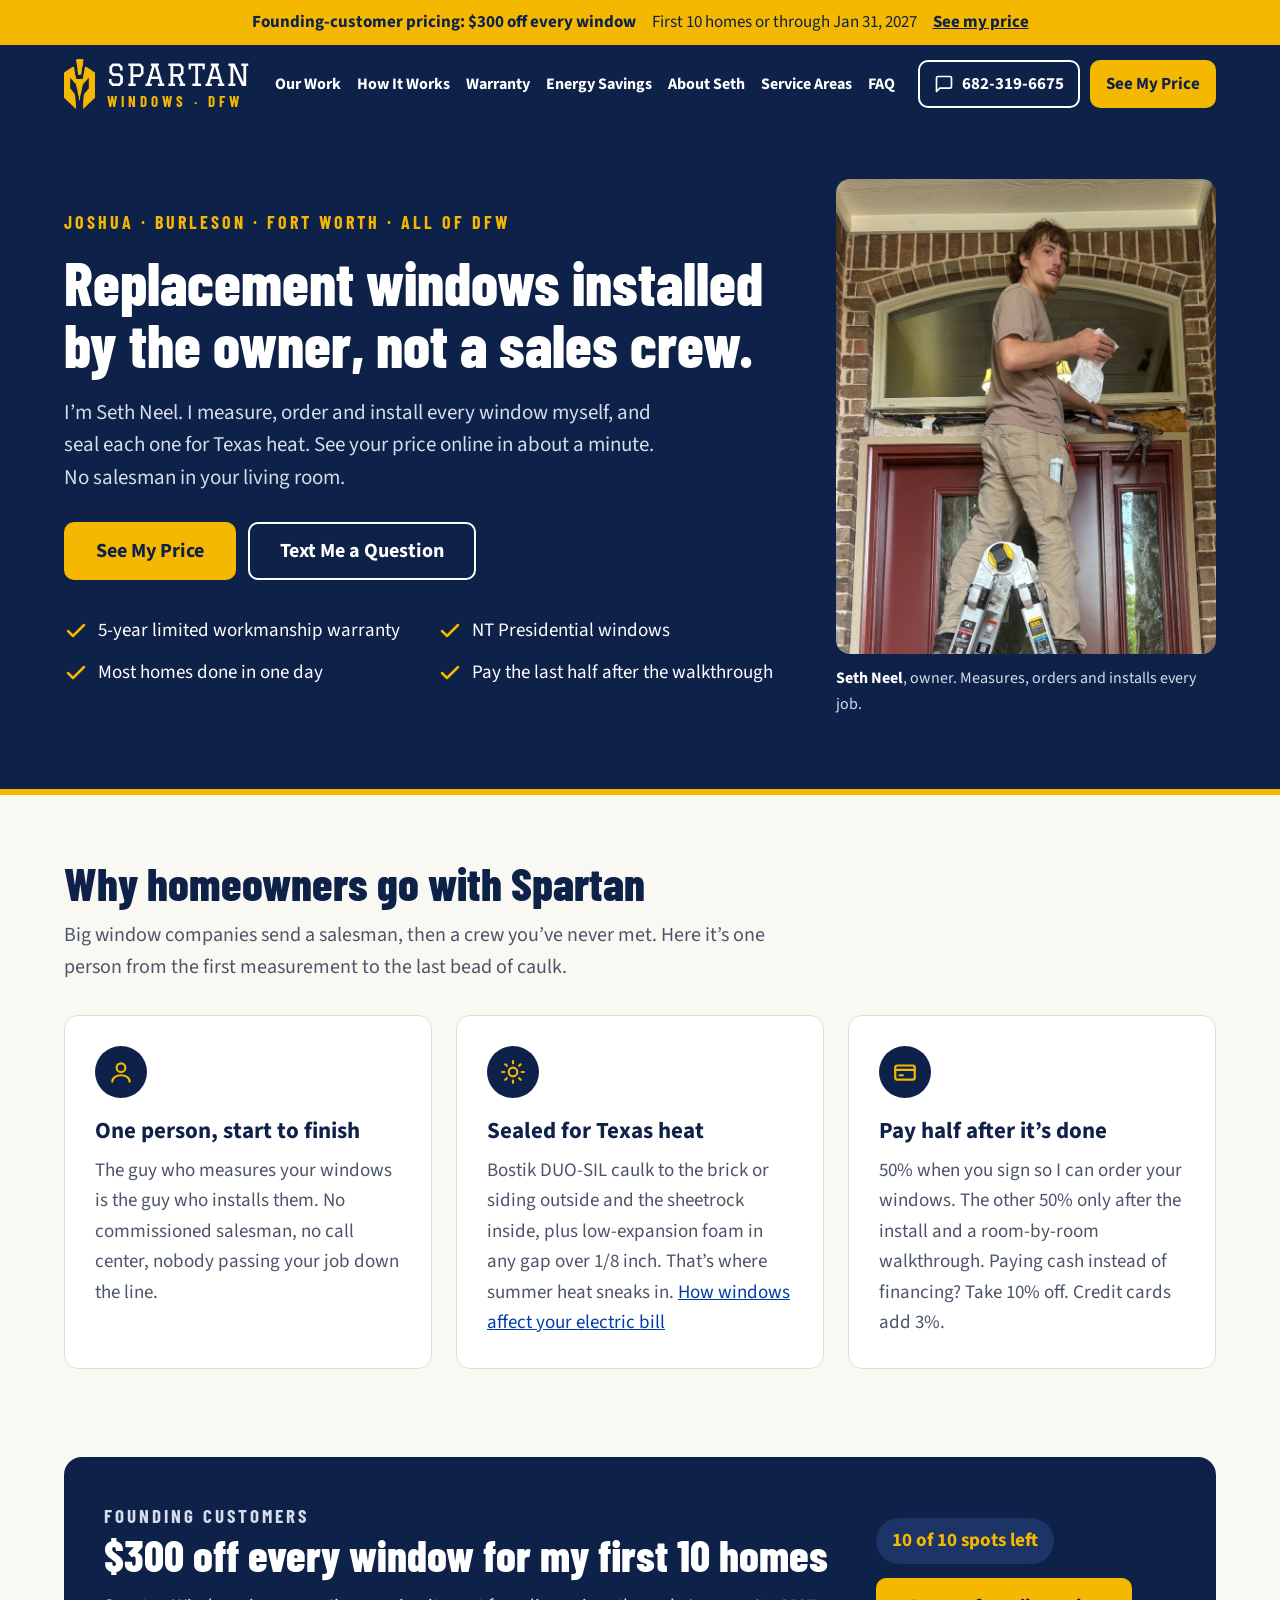
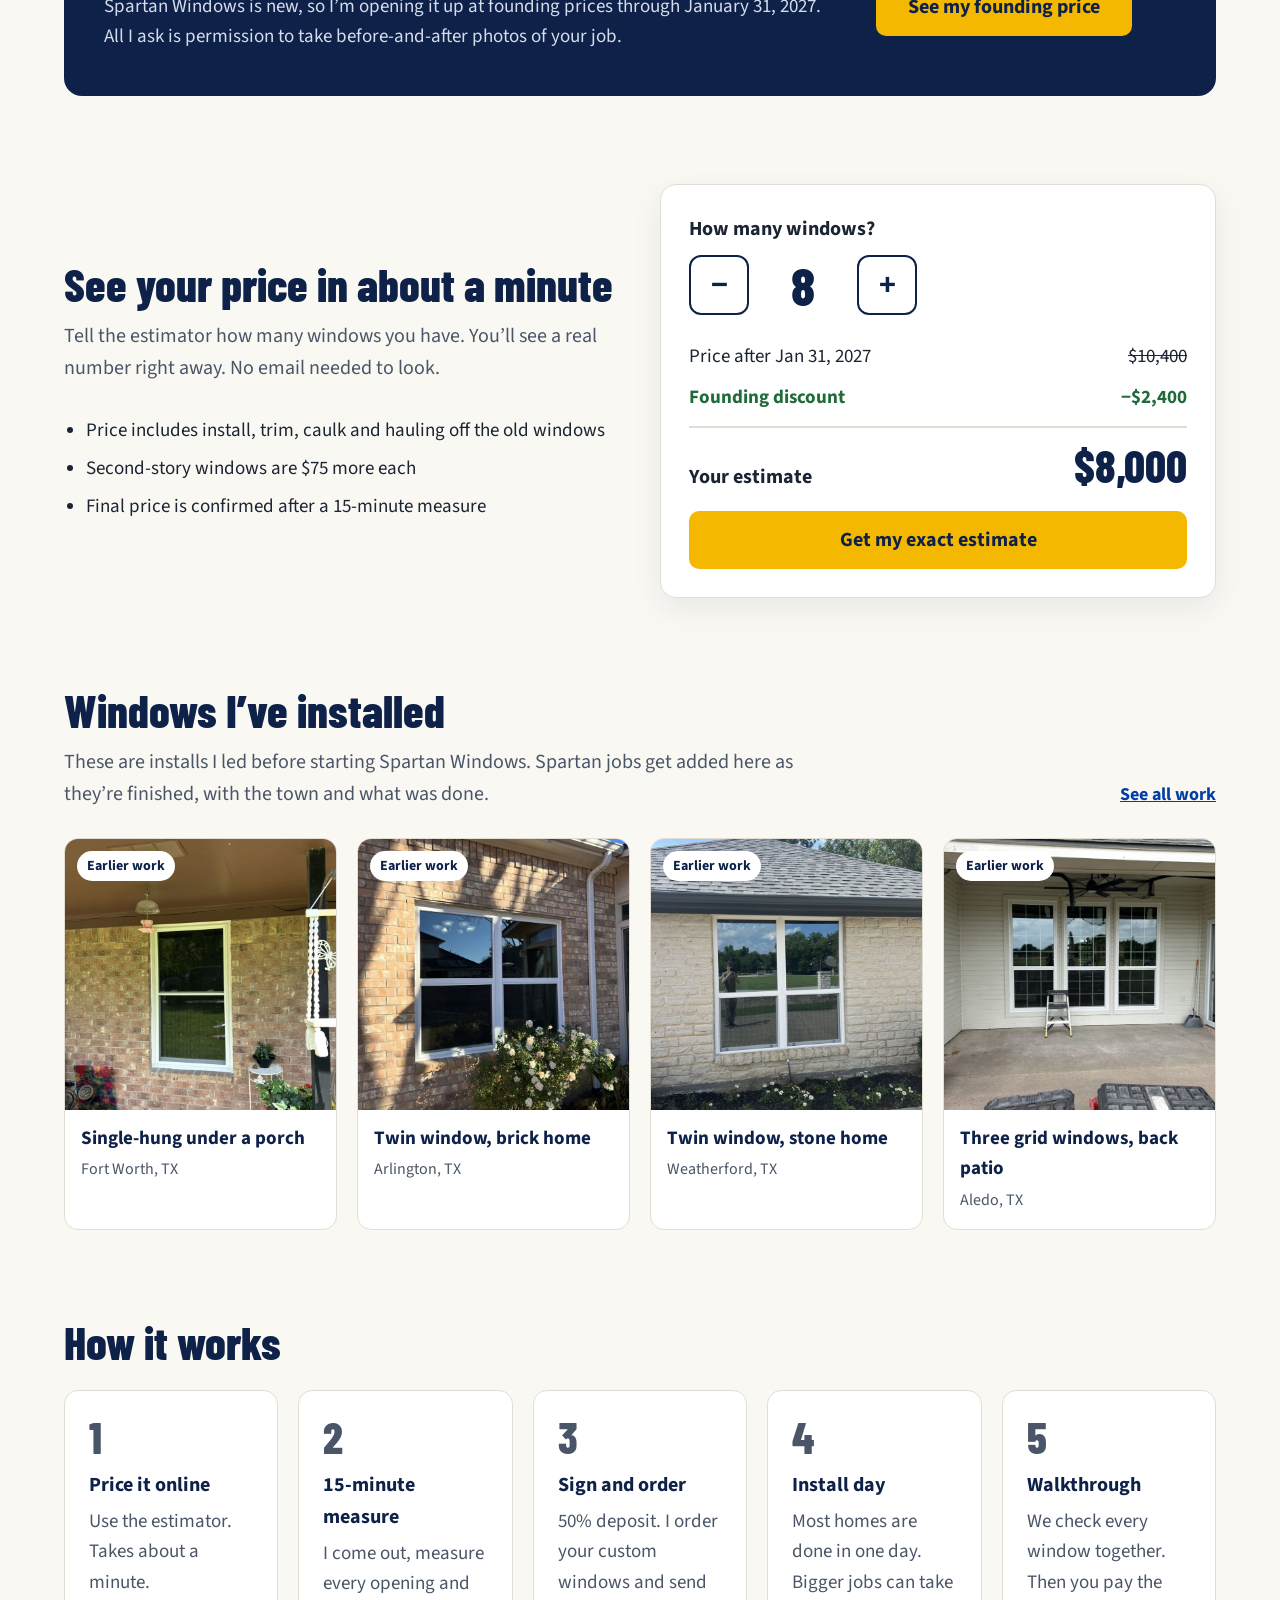
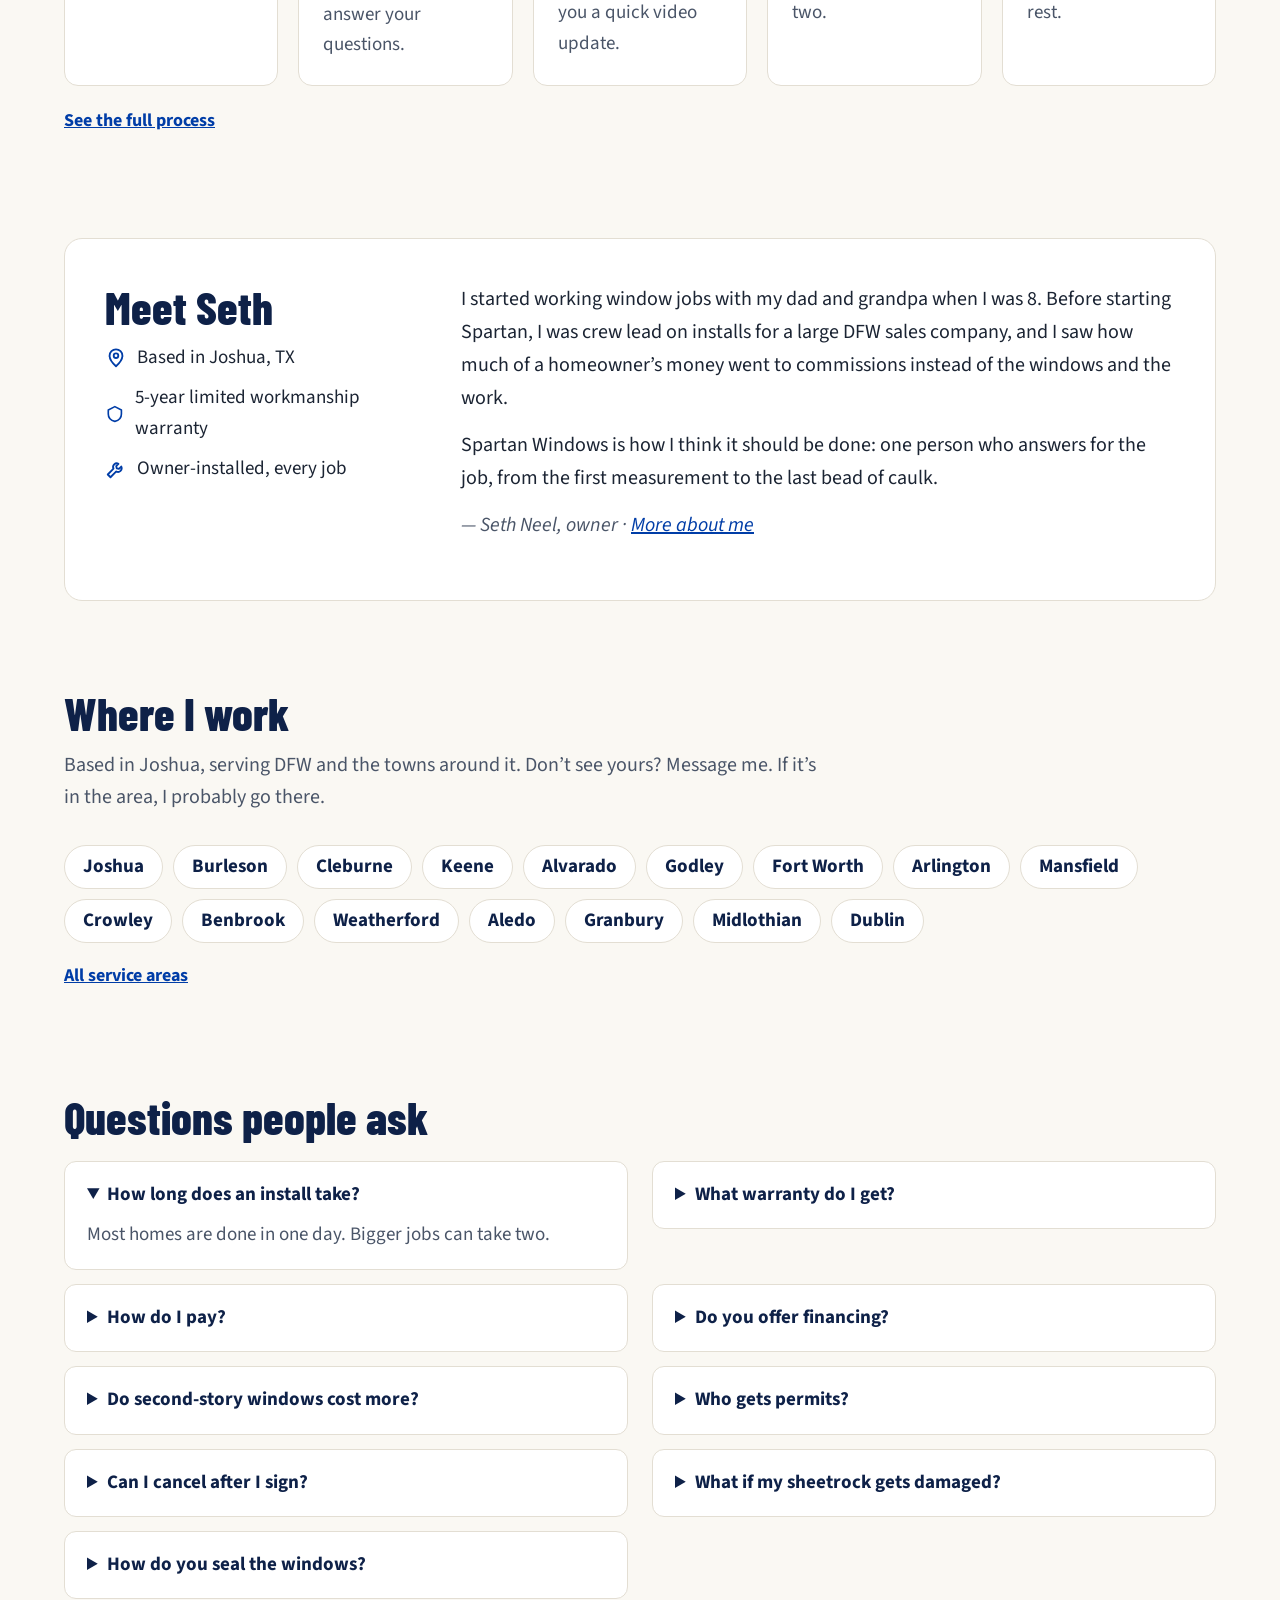
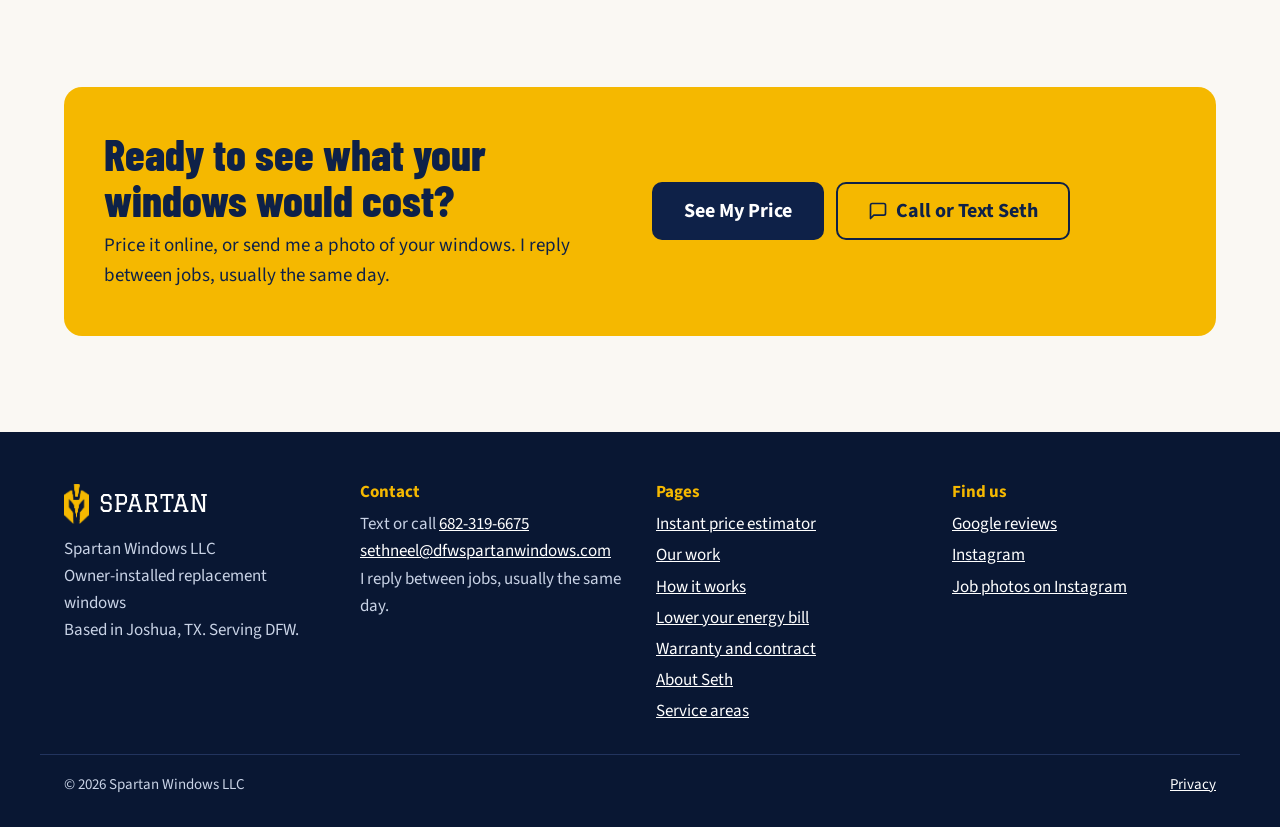
==== commit d0690608: "Link the Google Business Profile (review links + schema sameAs) Co-Authored-By: Claude Opus 5.5 <nor" ====
--- a/index.html
+++ b/index.html
@@ -118,7 +118,8 @@
     }
   ],
   "sameAs": [
-    "https://www.instagram.com/spartan_windows/"
+    "https://www.instagram.com/spartan_windows/",
+    "https://share.google/JTDkberm8uFBIQcvD"
   ]
 }
 </script>
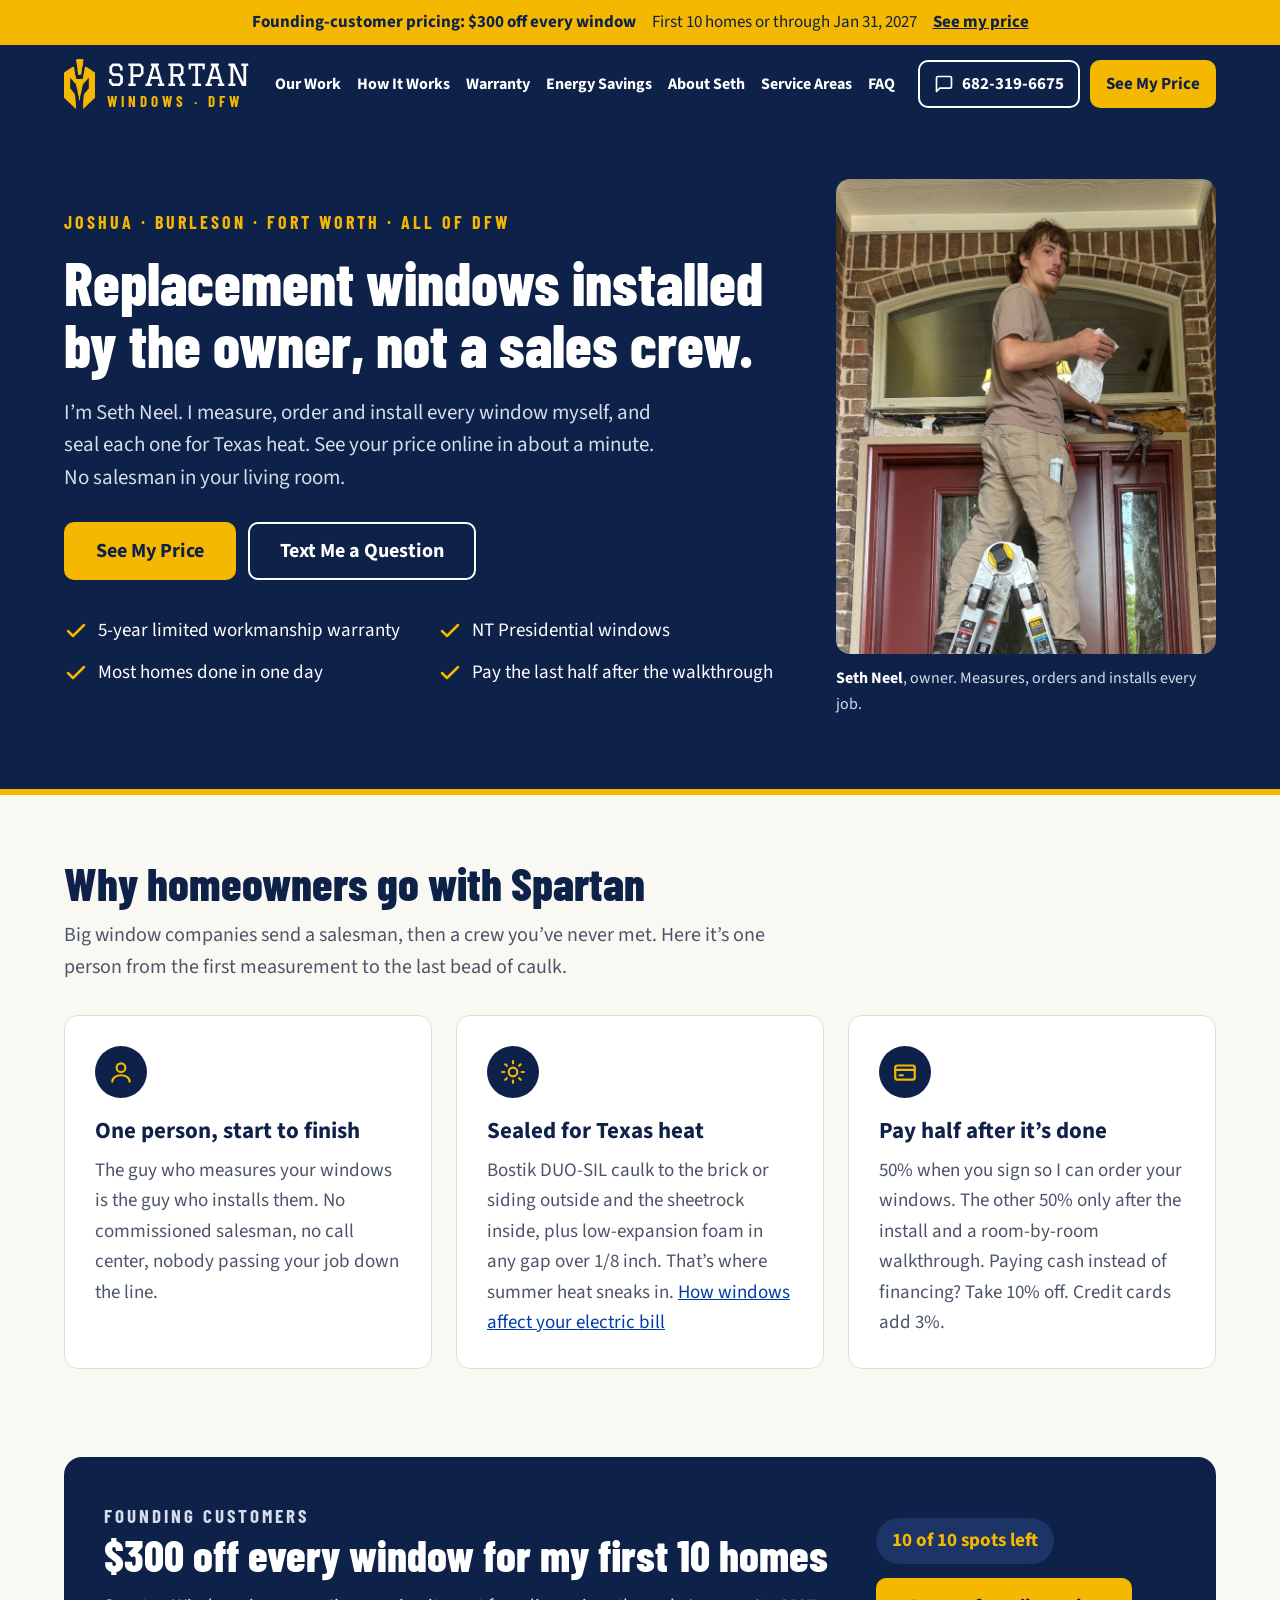
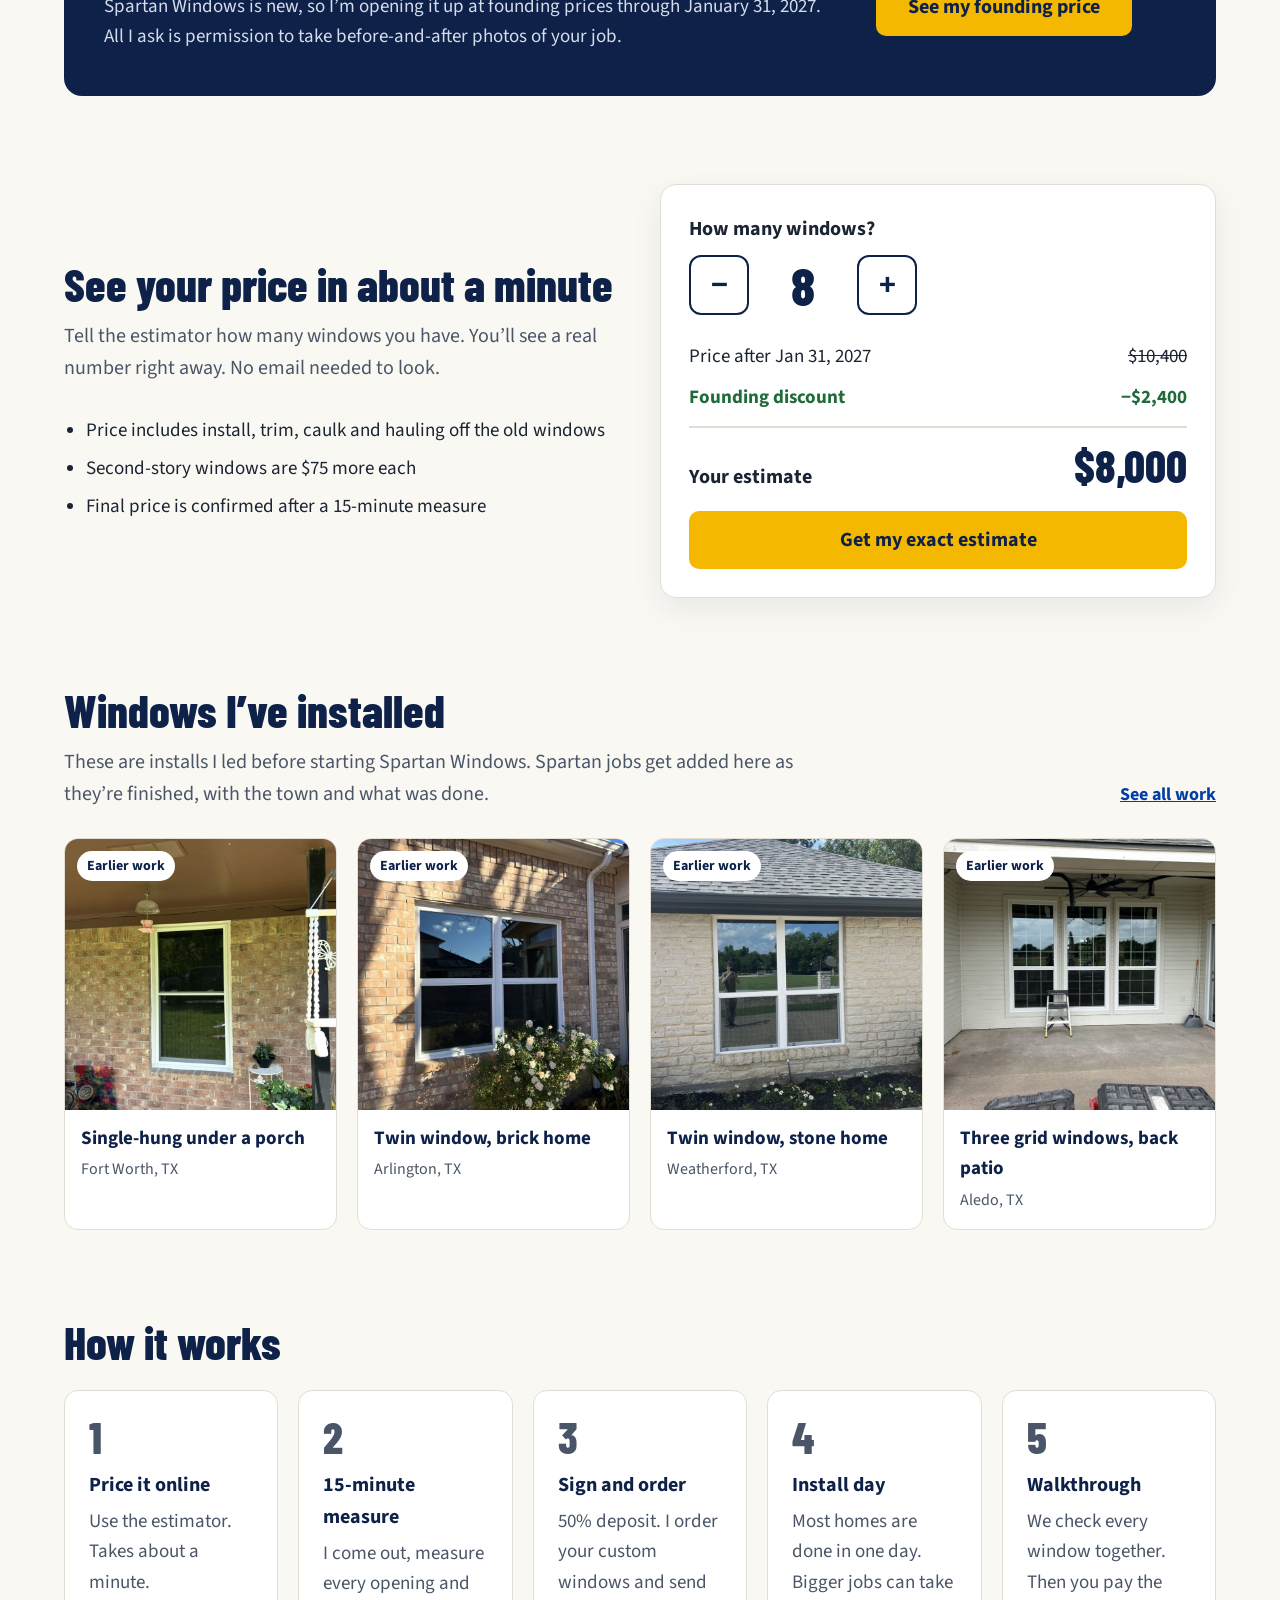
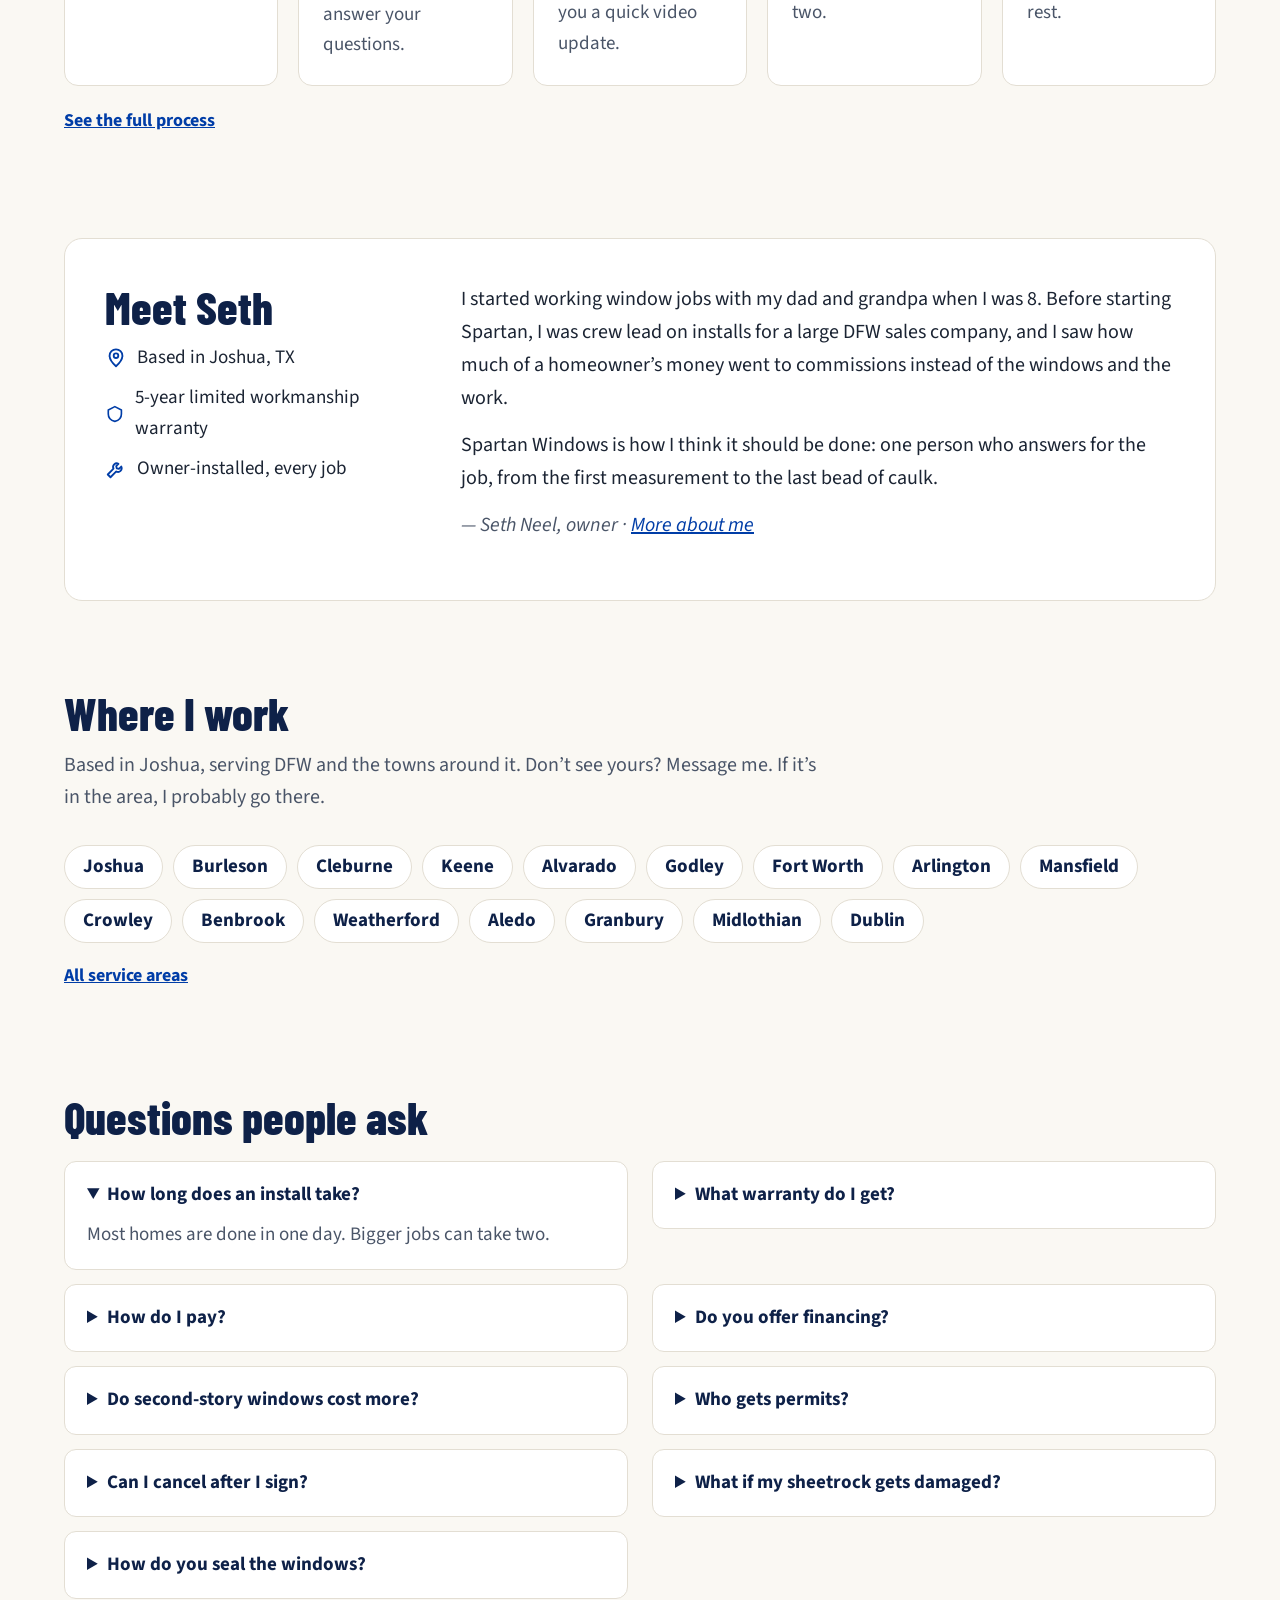
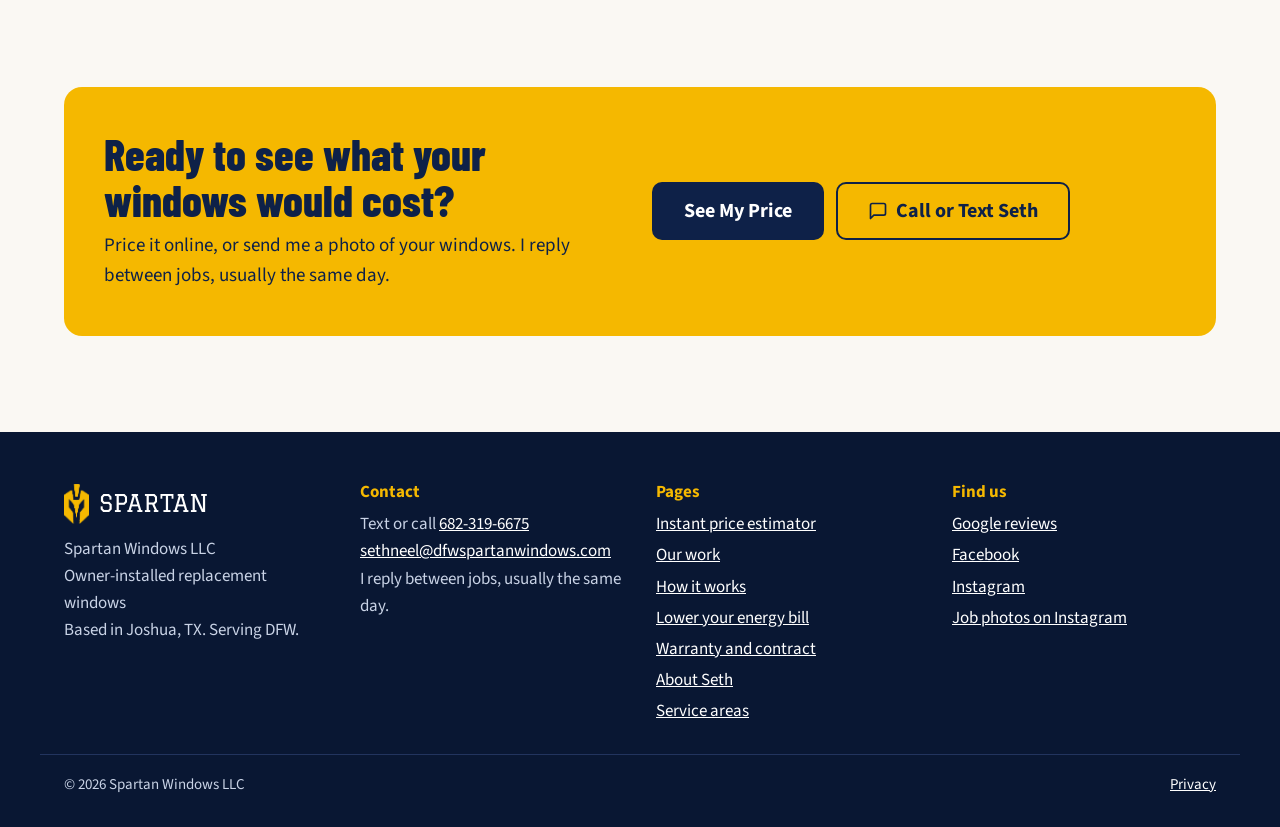
==== commit fbe98427: "Add Facebook page to footers and schema sameAs Co-Authored-By: Claude Opus 5.5 <noreply@anthropic.co" ====
--- a/index.html
+++ b/index.html
@@ -118,6 +118,7 @@
     }
   ],
   "sameAs": [
+    "https://www.facebook.com/SpartanWindows",
     "https://www.instagram.com/spartan_windows/",
     "https://share.google/JTDkberm8uFBIQcvD"
   ]
@@ -404,6 +405,7 @@
       <h2>Find us</h2>
       <ul class="footer-links">
         <li><a data-reviews-link href="index.html" hidden>Google reviews</a></li>
+        <li><a href="https://www.facebook.com/SpartanWindows">Facebook</a></li>
         <li><a href="https://www.instagram.com/spartan_windows/">Instagram</a></li>
         <li><a href="https://www.instagram.com/spartan_windows_gallery/">Job photos on Instagram</a></li>
       </ul>
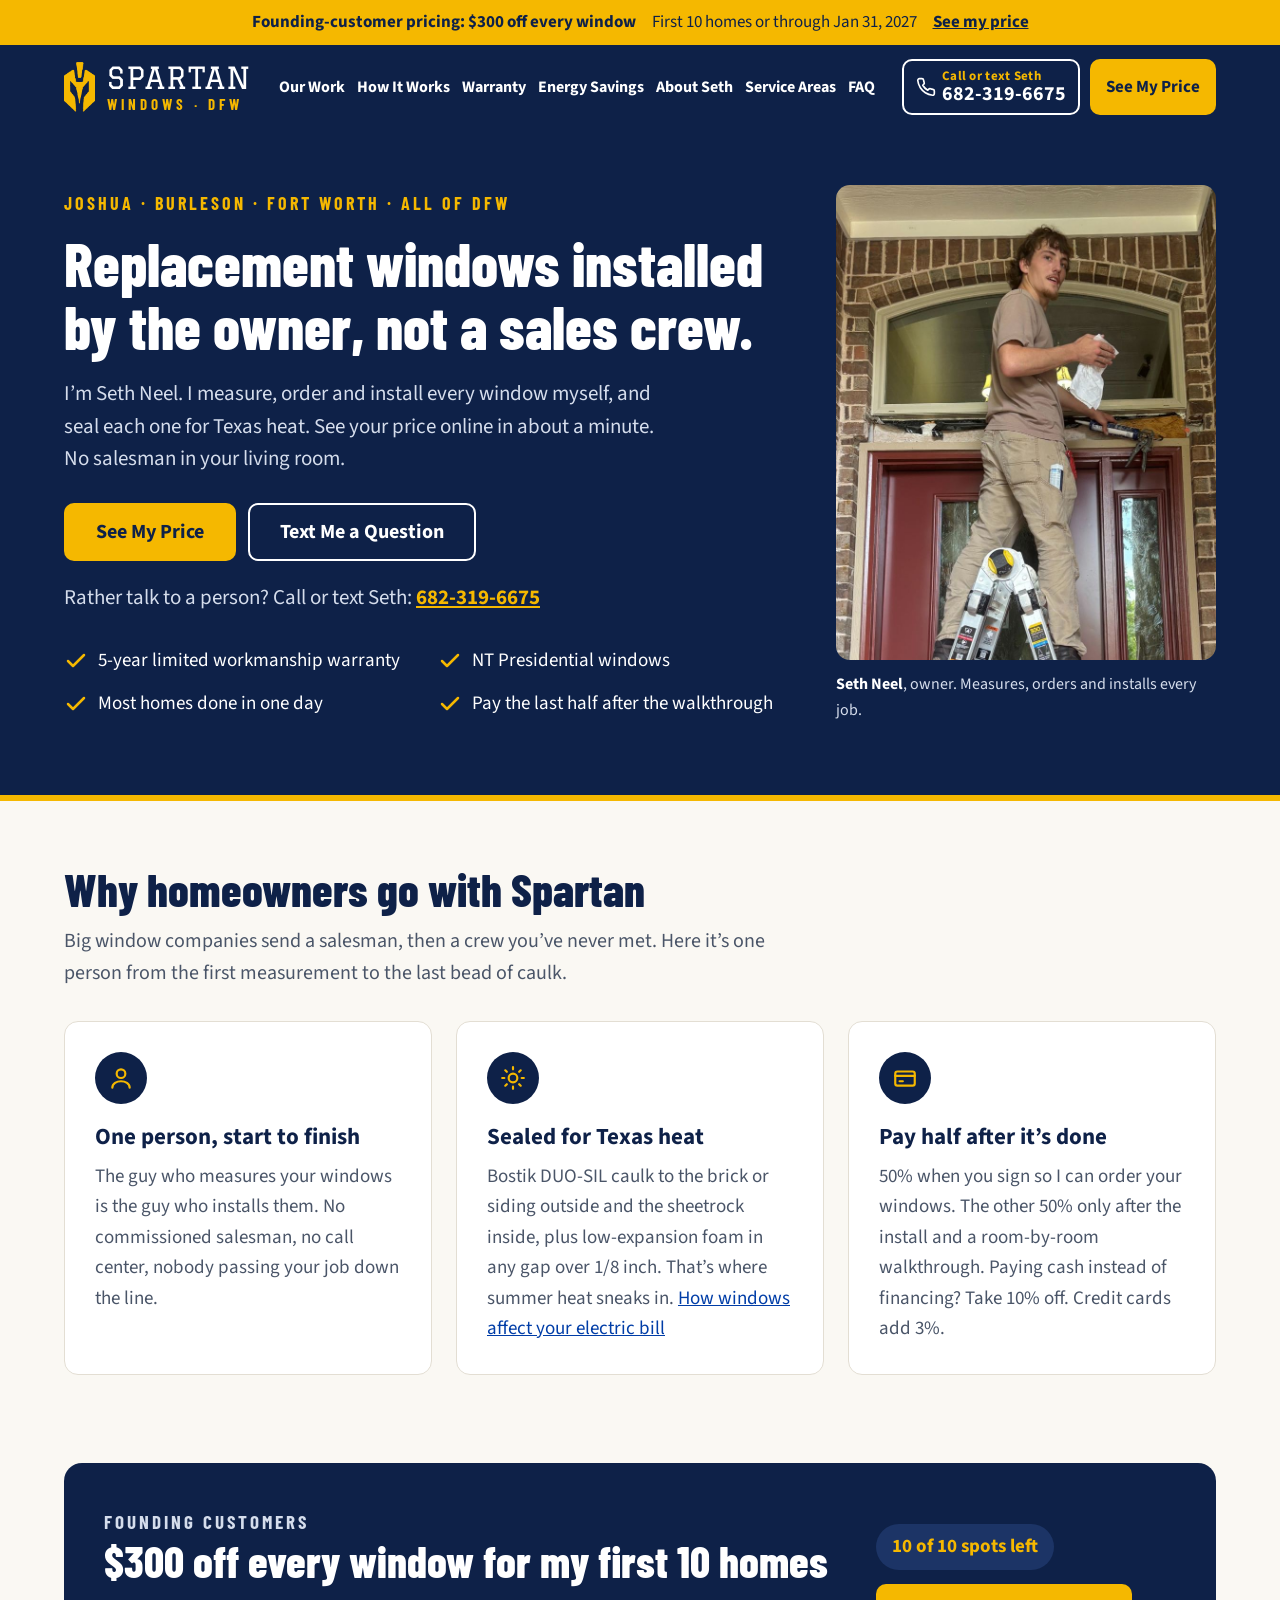
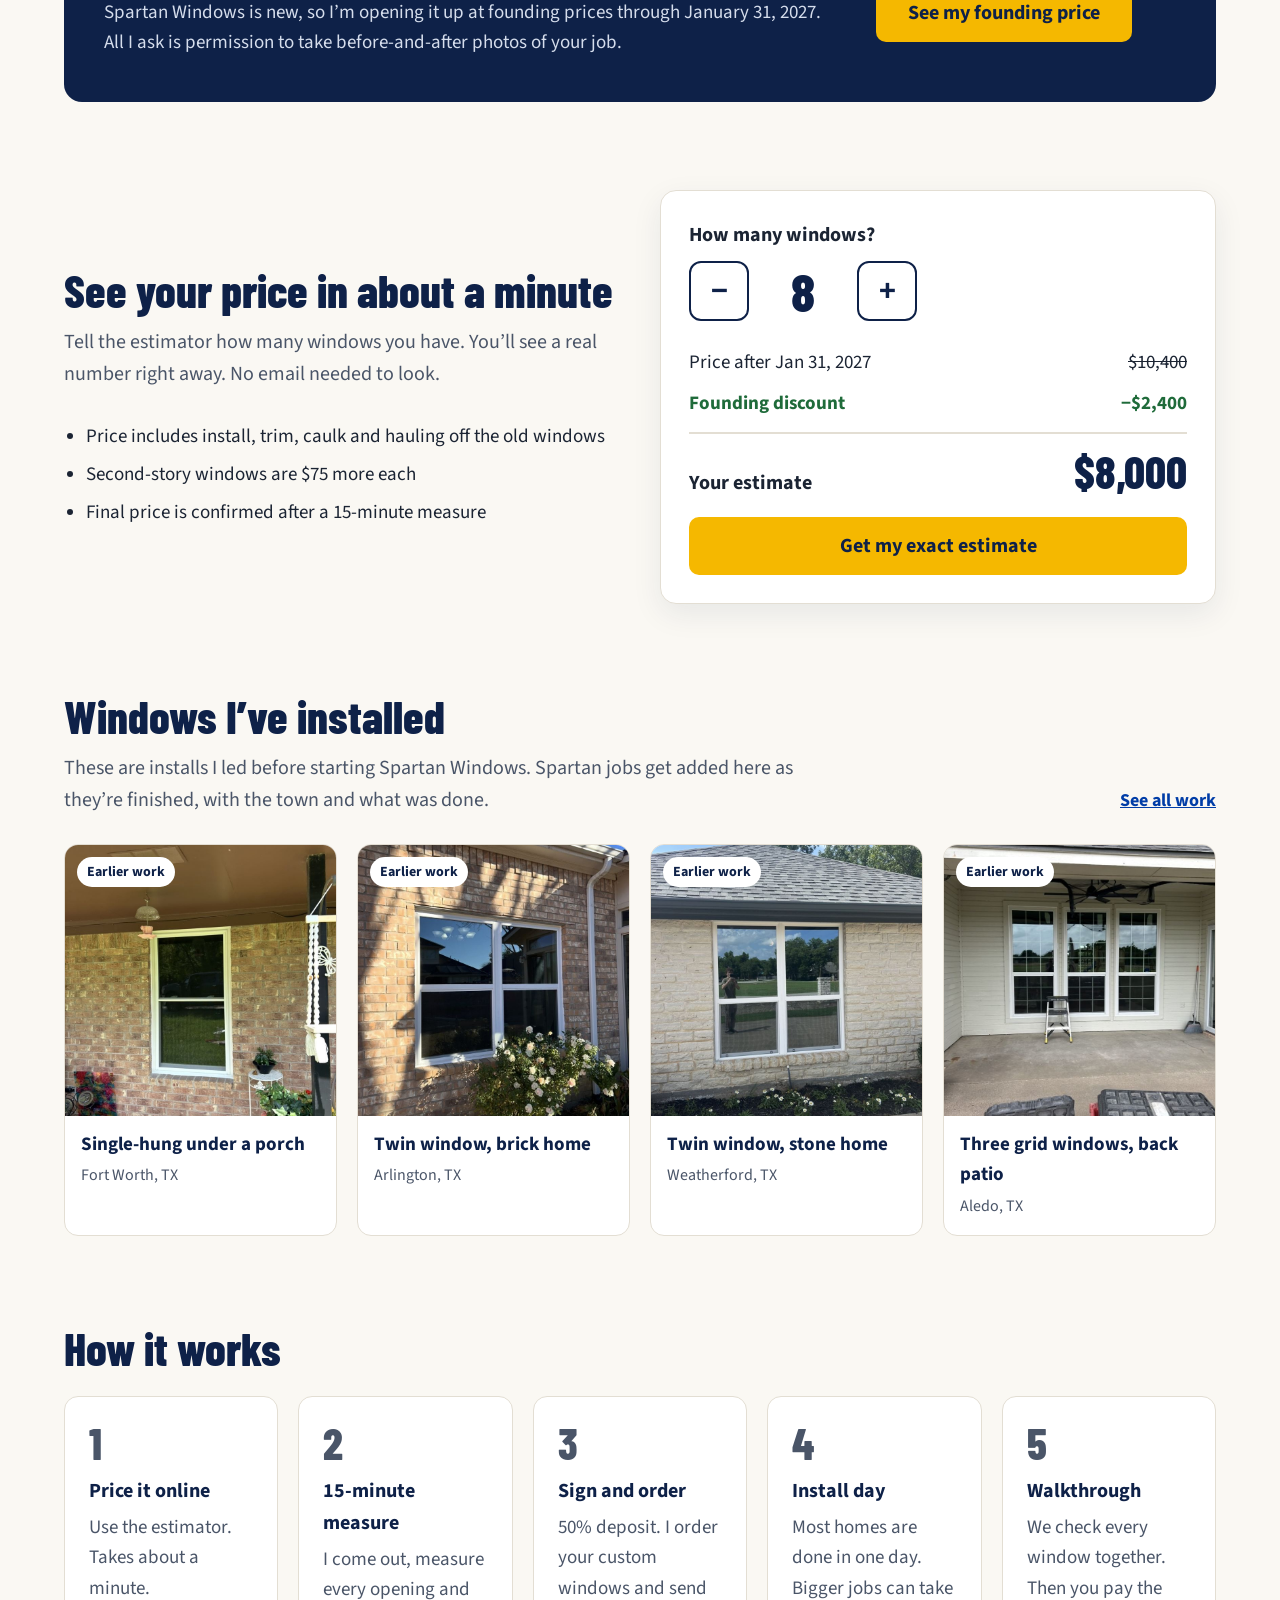
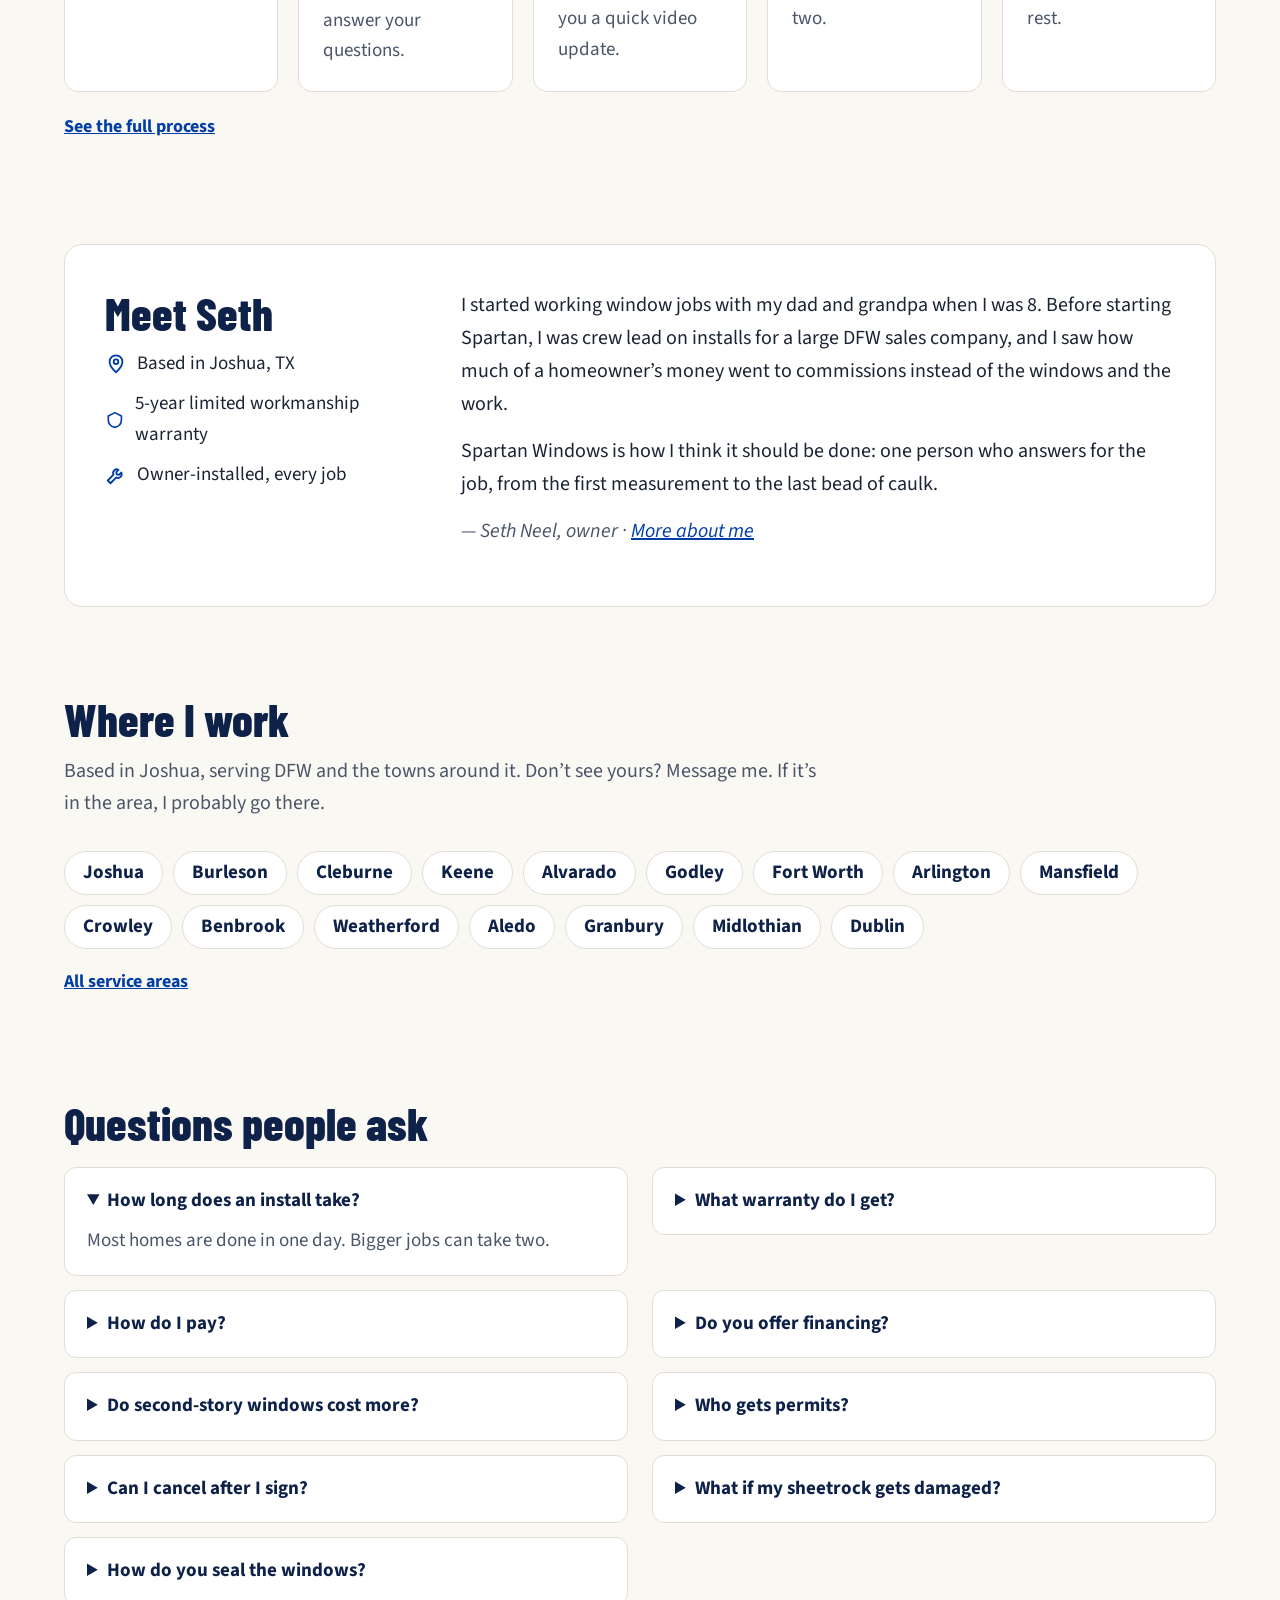
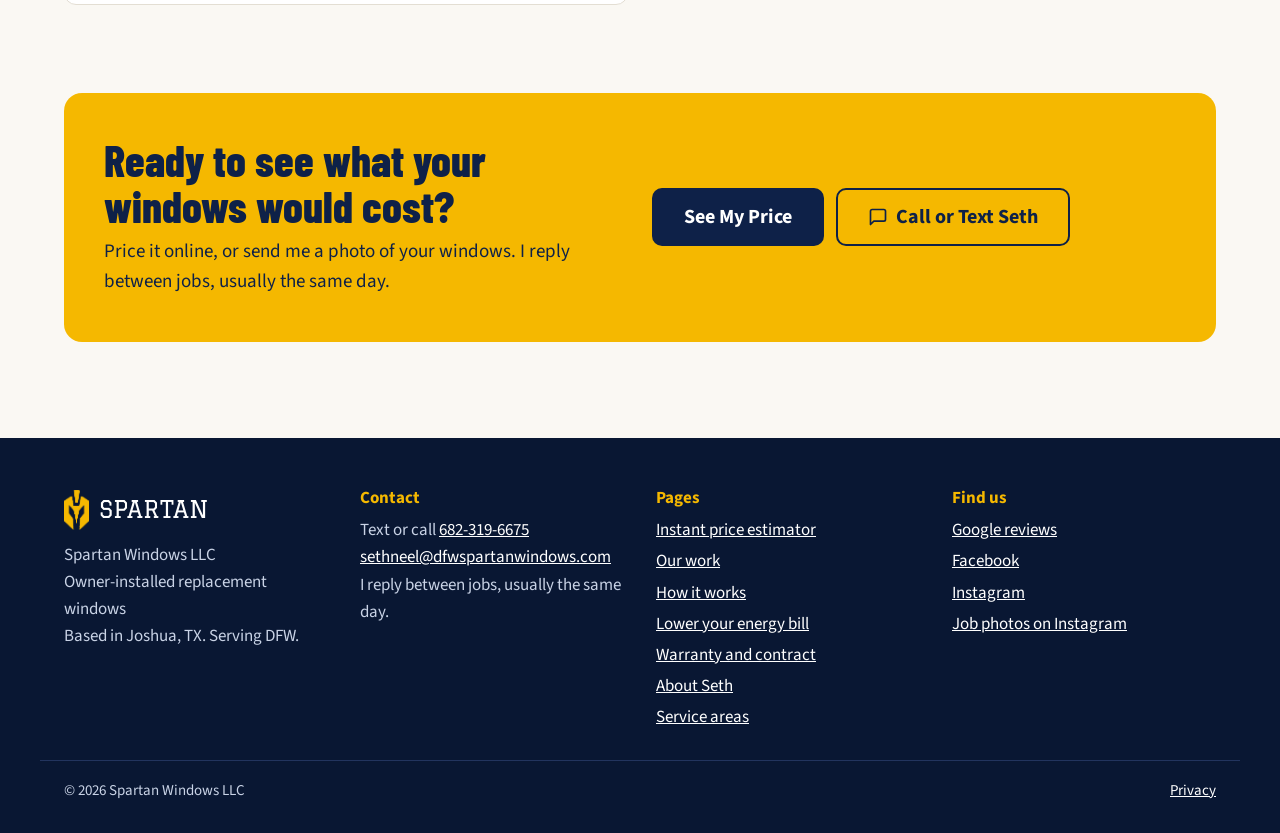
==== commit 56305df4: "Show the phone number up top and add a call-back form - Phones: a "Call or text Seth: 682-319-6675" " ====
--- a/index.html
+++ b/index.html
@@ -128,6 +128,8 @@
 <body>
 <a class="skip-link" href="#main">Skip to content</a>
 
+<a class="phone-strip" data-phone-link href="tel:+16823196675"><svg aria-hidden="true" width="22" height="22" viewBox="0 0 24 24" fill="none" stroke="currentColor" stroke-width="2" stroke-linecap="round" stroke-linejoin="round"><path d="M22 16.92v3a2 2 0 0 1-2.18 2 19.79 19.79 0 0 1-8.63-3.07 19.5 19.5 0 0 1-6-6 19.79 19.79 0 0 1-3.07-8.67A2 2 0 0 1 4.11 2h3a2 2 0 0 1 2 1.72 12.84 12.84 0 0 0 .7 2.81 2 2 0 0 1-.45 2.11L8.09 9.91a16 16 0 0 0 6 6l1.27-1.27a2 2 0 0 1 2.11-.45 12.84 12.84 0 0 0 2.81.7A2 2 0 0 1 22 16.92z"/></svg><span>Call or text Seth: <strong data-phone-text>682-319-6675</strong></span></a>
+
 <div class="offer-bar" data-founding>
   <div class="wrap">
     <strong>Founding-customer pricing: $300 off every window</strong>
@@ -155,7 +157,7 @@
       </ul>
     </nav>
     <div class="header-actions">
-      <a class="btn btn-outline-light" data-contact-link data-text-label="{phone}" aria-label="Call or text Seth at 682-319-6675" href="tel:+16823196675"><svg aria-hidden="true" width="20" height="20" viewBox="0 0 24 24" fill="none" stroke="currentColor" stroke-width="2" stroke-linecap="round" stroke-linejoin="round"><path d="M21 15a2 2 0 0 1-2 2H7l-4 4V5a2 2 0 0 1 2-2h14a2 2 0 0 1 2 2z"/></svg><span data-contact-label>682-319-6675</span></a>
+      <a class="btn btn-outline-light header-phone" data-contact-link data-text-label="{phone}" aria-label="Call or text Seth at 682-319-6675" href="tel:+16823196675"><svg aria-hidden="true" width="22" height="22" viewBox="0 0 24 24" fill="none" stroke="currentColor" stroke-width="2" stroke-linecap="round" stroke-linejoin="round"><path d="M22 16.92v3a2 2 0 0 1-2.18 2 19.79 19.79 0 0 1-8.63-3.07 19.5 19.5 0 0 1-6-6 19.79 19.79 0 0 1-3.07-8.67A2 2 0 0 1 4.11 2h3a2 2 0 0 1 2 1.72 12.84 12.84 0 0 0 .7 2.81 2 2 0 0 1-.45 2.11L8.09 9.91a16 16 0 0 0 6 6l1.27-1.27a2 2 0 0 1 2.11-.45 12.84 12.84 0 0 0 2.81.7A2 2 0 0 1 22 16.92z"/></svg><span class="header-phone-lines"><small>Call or text Seth</small><span data-contact-label>682-319-6675</span></span></a>
       <a class="btn btn-gold" href="estimate.html">See My Price</a>
     </div>
   </div>
@@ -173,6 +175,7 @@
         <a class="btn btn-gold btn-lg" href="estimate.html">See My Price</a>
         <a class="btn btn-outline-light btn-lg" data-contact-link data-sms data-text-label="Text Me a Question" data-email-label="Email Me a Question" href="sms:+16823196675"><span data-contact-label>Text Me a Question</span></a>
       </div>
+      <p class="hero-phone">Rather talk to a person? Call or text Seth: <a data-phone-link href="tel:+16823196675"><span data-phone-text>682-319-6675</span></a></p>
       <ul class="proof-list">
         <li><svg aria-hidden="true" width="24" height="24" viewBox="0 0 24 24" fill="none" stroke="#F5B800" stroke-width="2.5" stroke-linecap="round" stroke-linejoin="round"><path d="M20 6L9 17l-5-5"/></svg>5-year limited workmanship warranty</li>
         <li><svg aria-hidden="true" width="24" height="24" viewBox="0 0 24 24" fill="none" stroke="#F5B800" stroke-width="2.5" stroke-linecap="round" stroke-linejoin="round"><path d="M20 6L9 17l-5-5"/></svg>NT Presidential windows</li>
@@ -415,7 +418,7 @@
 </footer>
 
 <div class="mobile-bar">
-  <a class="btn btn-outline-dark" data-contact-link data-text-label="Call or Text" href="tel:+16823196675"><svg aria-hidden="true" width="20" height="20" viewBox="0 0 24 24" fill="none" stroke="currentColor" stroke-width="2" stroke-linecap="round" stroke-linejoin="round"><path d="M21 15a2 2 0 0 1-2 2H7l-4 4V5a2 2 0 0 1 2-2h14a2 2 0 0 1 2 2z"/></svg><span data-contact-label>Call or Text</span></a>
+  <a class="btn btn-outline-dark mobile-call" data-contact-link data-text-label="{phone}" aria-label="Call or text Seth at 682-319-6675" href="tel:+16823196675"><svg aria-hidden="true" width="22" height="22" viewBox="0 0 24 24" fill="none" stroke="currentColor" stroke-width="2" stroke-linecap="round" stroke-linejoin="round"><path d="M22 16.92v3a2 2 0 0 1-2.18 2 19.79 19.79 0 0 1-8.63-3.07 19.5 19.5 0 0 1-6-6 19.79 19.79 0 0 1-3.07-8.67A2 2 0 0 1 4.11 2h3a2 2 0 0 1 2 1.72 12.84 12.84 0 0 0 .7 2.81 2 2 0 0 1-.45 2.11L8.09 9.91a16 16 0 0 0 6 6l1.27-1.27a2 2 0 0 1 2.11-.45 12.84 12.84 0 0 0 2.81.7A2 2 0 0 1 22 16.92z"/></svg><span data-contact-label>682-319-6675</span></a>
   <a class="btn btn-gold" href="estimate.html">See My Price</a>
 </div>
 
--- a/styles.css
+++ b/styles.css
@@ -88,7 +88,7 @@
 .brand-text { display: flex; flex-direction: column; line-height: 1; }
 .brand-word { font-family: var(--mark); color: var(--white); font-size: 30px; letter-spacing: 1px; }
 .brand-sub { font-family: var(--head); color: var(--gold); font-size: 15px; font-weight: 700; letter-spacing: 4px; margin-top: 4px; }
-.nav ul { list-style: none; margin: 0; padding: 0; display: flex; flex-wrap: wrap; gap: 6px 16px; }
+.nav ul { list-style: none; margin: 0; padding: 0; display: flex; flex-wrap: wrap; gap: 6px 12px; }
 .nav a { color: var(--white); text-decoration: none; font-weight: 700; font-size: 16px; padding: 6px 0; border-bottom: 3px solid transparent; }
 .nav a:hover, .nav a[aria-current="page"] { color: var(--gold); border-bottom-color: var(--gold); }
 .header-actions { display: flex; flex-wrap: wrap; gap: 10px; }
@@ -359,3 +359,64 @@
 /* Text-consent checkbox on the estimate form */
 .consent { display: flex; gap: 12px; align-items: flex-start; margin: 0 0 16px; font-size: 16px; line-height: 1.45; cursor: pointer; }
 .consent input { width: 22px; height: 22px; margin: 2px 0 0; flex: 0 0 auto; accent-color: var(--navy); }
+
+/* ---------- Price list and ratings tables ---------- */
+.table-scroll { overflow-x: auto; -webkit-overflow-scrolling: touch; }
+.price-table { width: 100%; border-collapse: separate; border-spacing: 0; background: var(--white); border: 1px solid var(--line); border-radius: var(--radius); overflow: hidden; font-size: 19px; }
+.price-table caption { caption-side: bottom; text-align: left; font-size: 15px; color: var(--muted); padding-top: 10px; }
+.price-table th, .price-table td { padding: 12px 18px; text-align: left; border-bottom: 1px solid var(--line); }
+.price-table tbody tr:last-child td { border-bottom: 0; }
+.price-table thead th { background: var(--navy); color: var(--white); font-weight: 700; font-size: 17px; }
+.price-table .num { text-align: right; white-space: nowrap; }
+.price-table tbody tr:nth-child(even) td { background: #FAF8F3; }
+.price-table tr.highlight td { background: #FFF6D6; font-weight: 700; color: var(--navy); }
+.price-table.ratings .num { white-space: normal; }
+@media (max-width: 600px) {
+  .price-table { font-size: 17px; }
+  .price-table th, .price-table td { padding: 10px 12px; }
+  .price-table.ratings { font-size: 15px; }
+  .price-table.ratings th, .price-table.ratings td { padding: 10px 8px; }
+  .price-table.ratings thead th { font-size: 14px; }
+}
+
+/* ---------- Phone number in plain view ---------- */
+.phone-strip { display: none; }
+.header-actions .header-phone { min-height: 56px; padding: 4px 12px; gap: 6px; }
+.header-phone svg { width: 20px; height: 20px; }
+.header-phone-lines { display: flex; flex-direction: column; align-items: flex-start; line-height: 1.1; }
+.header-phone-lines small { font-size: 13px; font-weight: 700; color: var(--gold); letter-spacing: .3px; }
+.header-phone-lines [data-contact-label] { font-size: 20px; }
+.hero-phone { font-size: 21px; color: var(--on-navy); }
+.hero-phone a { color: var(--gold); font-weight: 700; white-space: nowrap; }
+.hero .hero-phone { margin: -16px 0 32px; }
+.page-hero .hero-phone { font-size: 21px; margin-top: 16px; }
+.mobile-call [data-contact-label] { white-space: nowrap; }
+@media (max-width: 860px) {
+  .phone-strip {
+    display: flex; align-items: center; justify-content: center; gap: 8px;
+    min-height: 52px; padding: 8px 16px; background: var(--navy-deep); color: var(--white);
+    font-size: 19px; font-weight: 700; text-decoration: none; text-align: center; line-height: 1.25;
+  }
+  .phone-strip:hover { color: var(--white); }
+  .phone-strip svg { color: var(--gold); }
+  .phone-strip strong { color: var(--gold); font-size: 22px; white-space: nowrap; }
+}
+@media (max-width: 380px) {
+  .phone-strip { font-size: 17px; }
+  .phone-strip strong { font-size: 20px; }
+  .mobile-bar .btn { font-size: 17px; }
+  .mobile-bar .mobile-call svg { display: none; }
+}
+
+/* ---------- Call-back form (estimate page) ---------- */
+.callback-box { display: flex; flex-wrap: wrap; align-items: center; gap: 28px 48px; }
+.callback-intro { flex: 1 1 360px; min-width: 0; }
+.callback-intro p { font-size: 20px; }
+.callback-phone { font-weight: 700; color: var(--navy); }
+.callback-phone a { font: 800 40px/1.2 var(--head); white-space: nowrap; }
+.callback-form { flex: 1 1 420px; min-width: 0; display: flex; flex-direction: column; gap: 18px; }
+.callback-form .field label { font-size: 20px; }
+.callback-form .field input { min-height: 60px; font-size: 21px; }
+.callback-form .choice-group { grid-template-columns: repeat(2, minmax(0, 1fr)); }
+.callback-form .choice span { min-height: 56px; font-size: 19px; }
+.callback-form .form-note { margin: 0; }
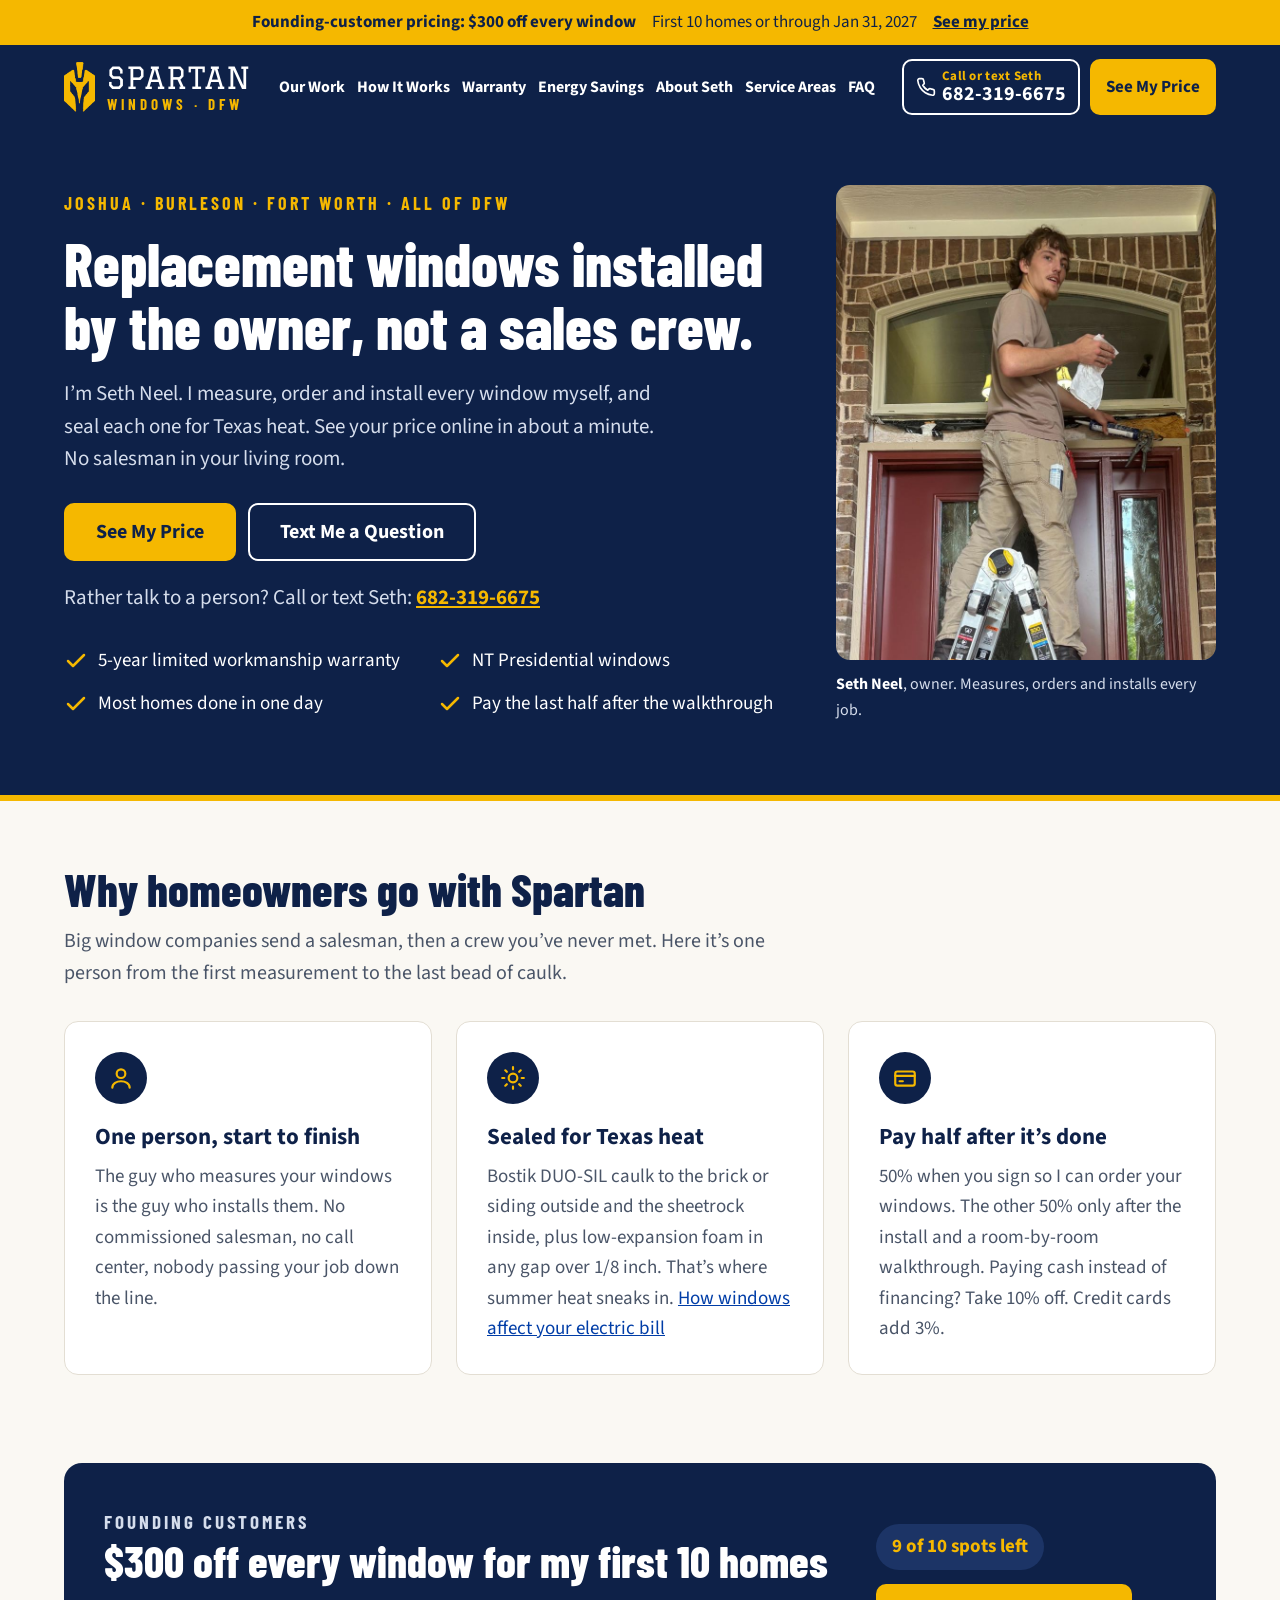
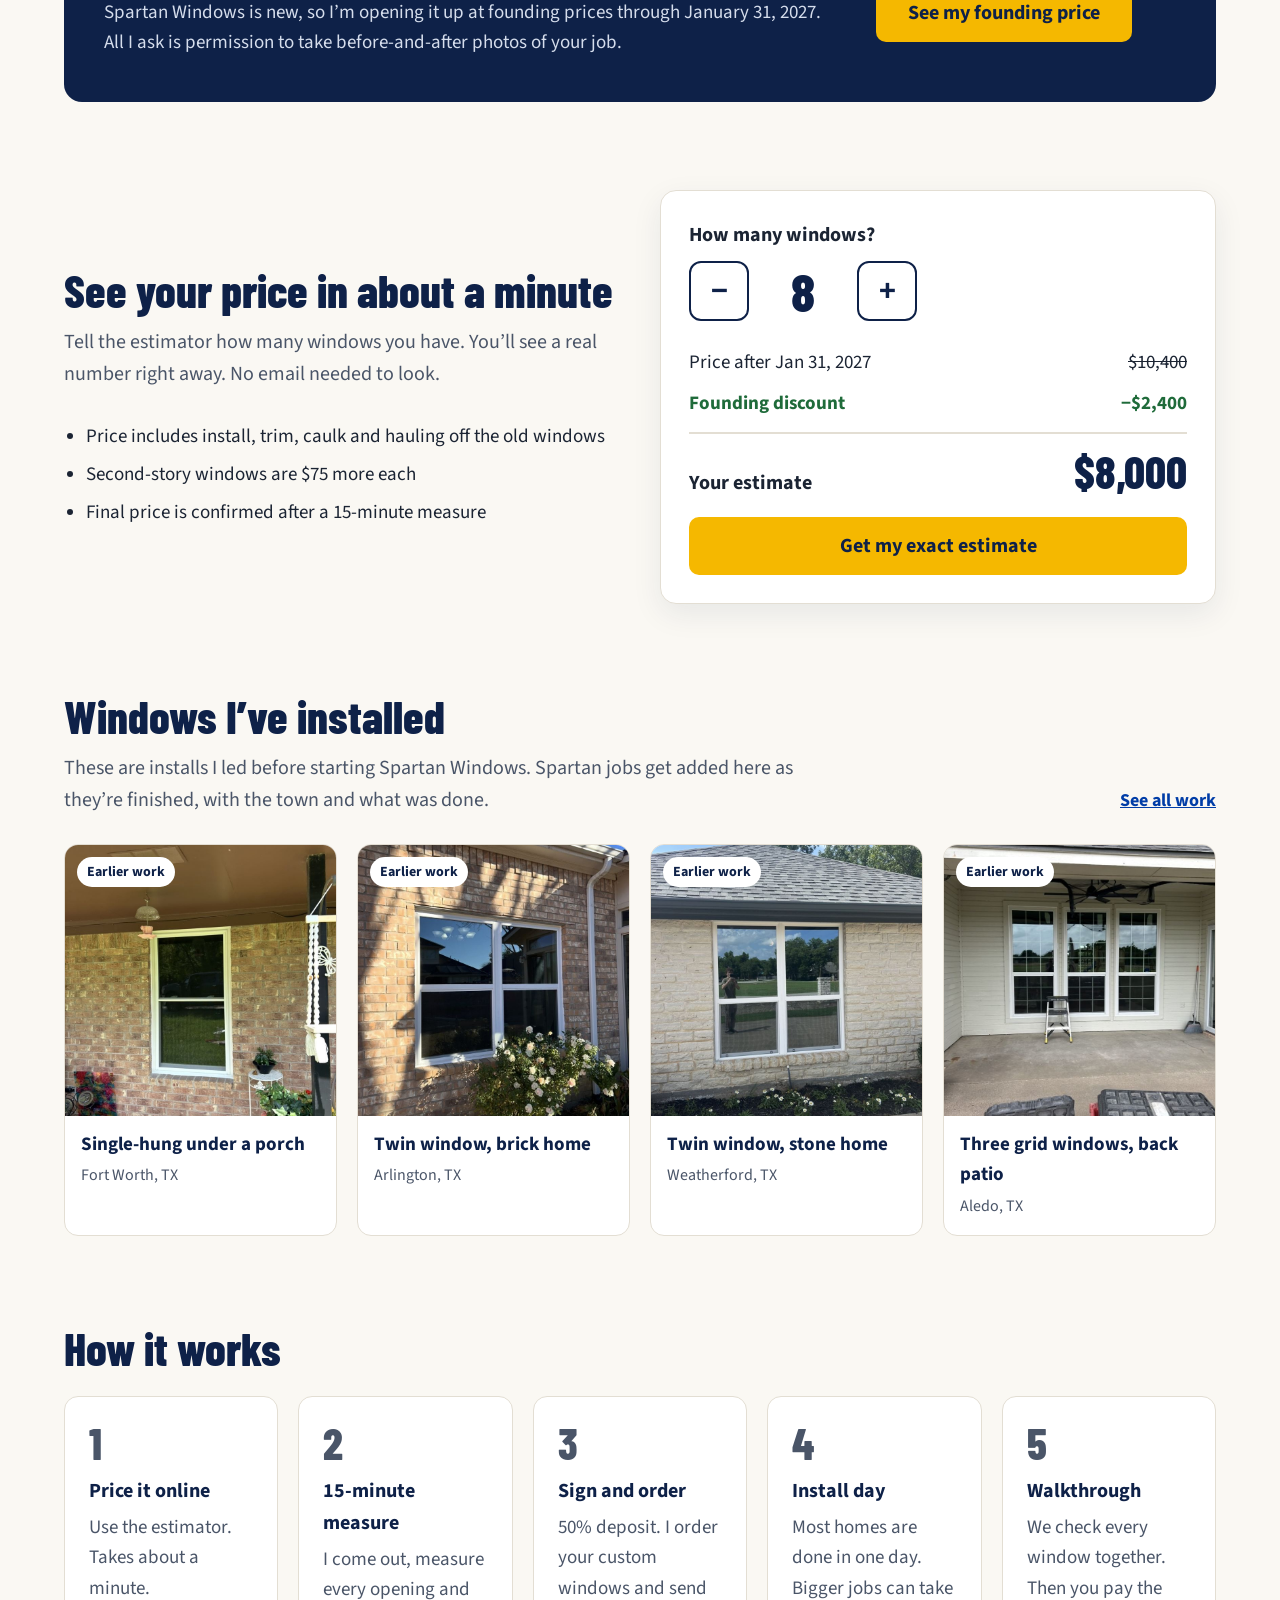
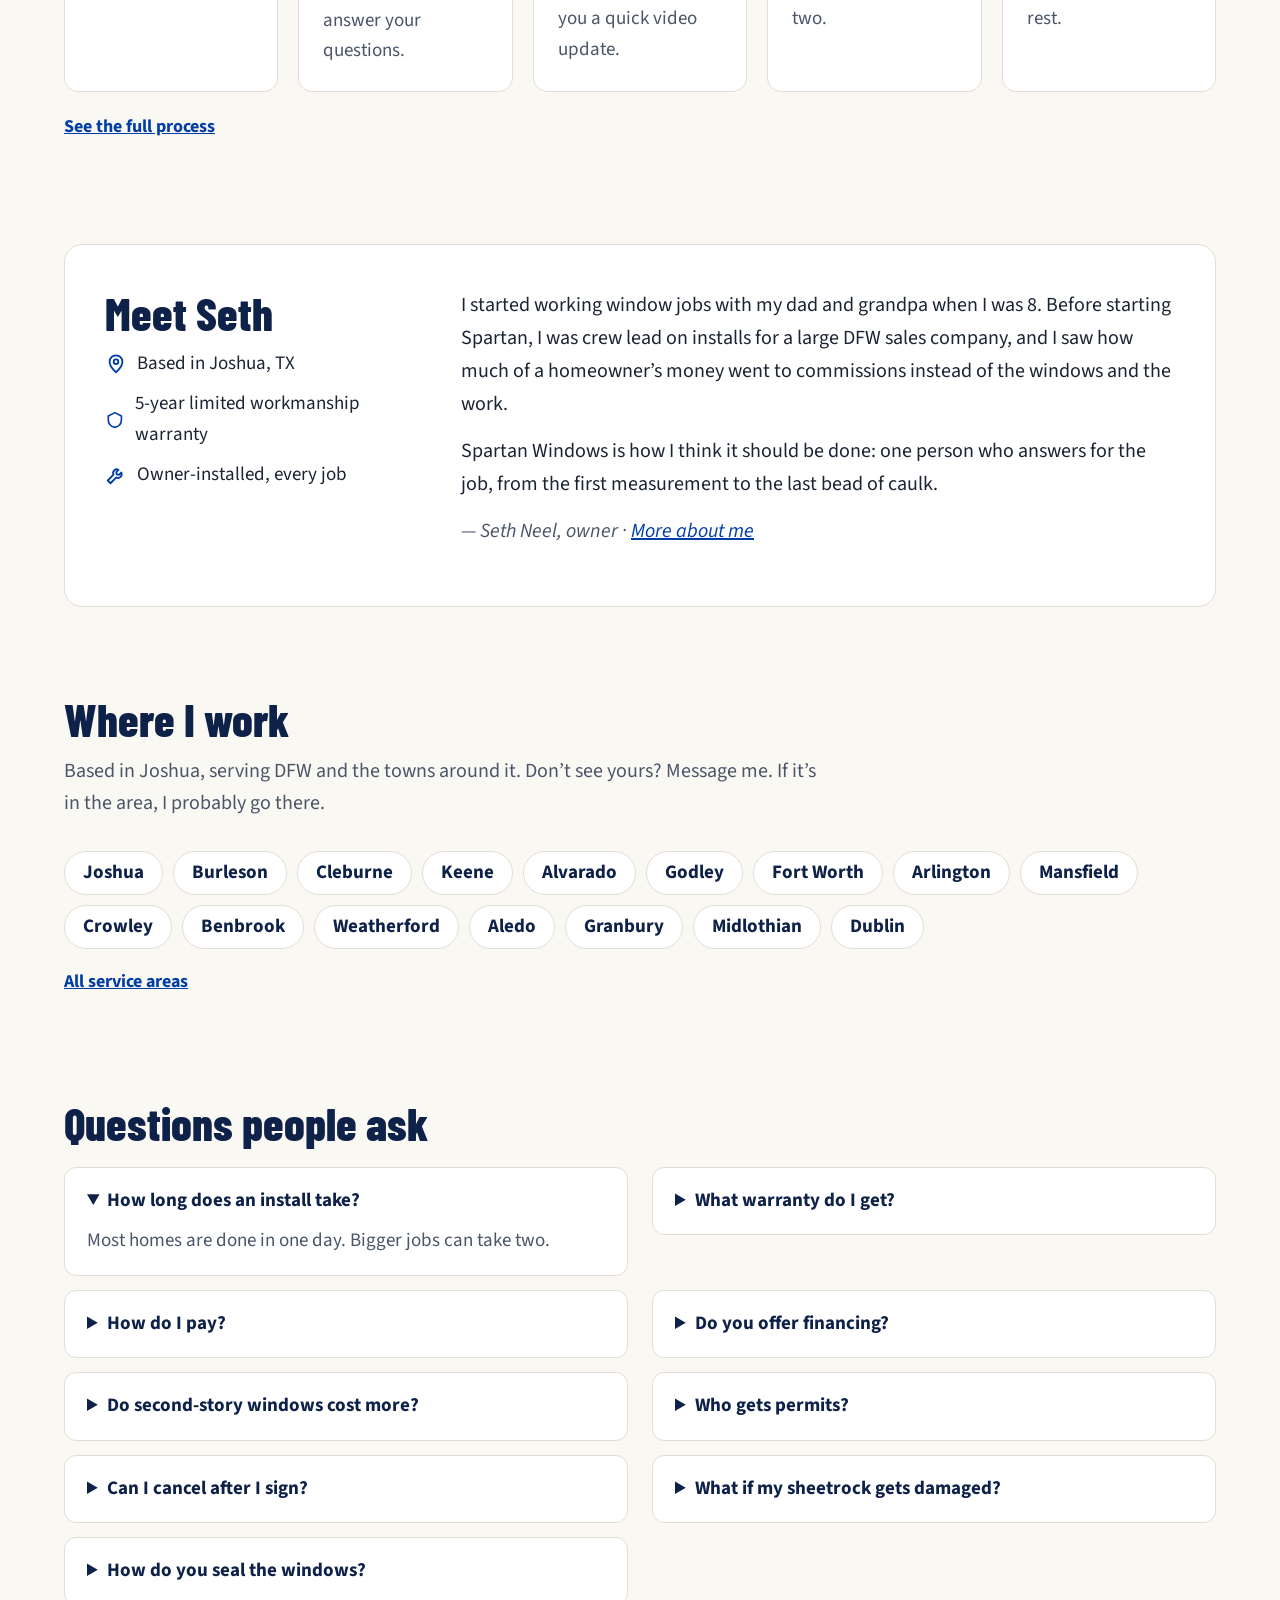
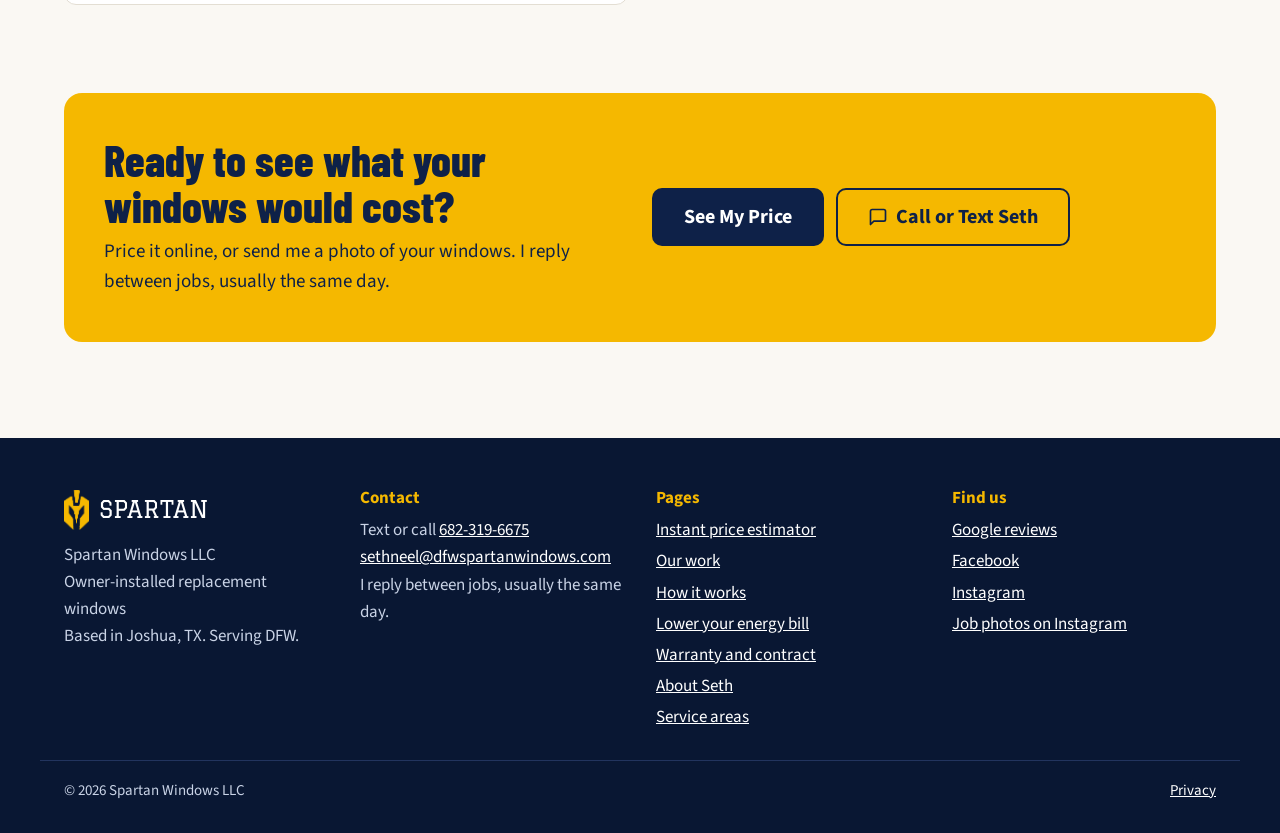
==== commit ed864b7c: "Founding offer: 9 of 10 spots left Co-Authored-By: Claude Opus 5.5 <noreply@anthropic.com> Claude-Se" ====
--- a/index.html
+++ b/index.html
@@ -222,7 +222,7 @@
         <p>Spartan Windows is new, so I&rsquo;m opening it up at founding prices through January 31, 2027. All I ask is permission to take before-and-after photos of your job.</p>
       </div>
       <div class="offer-side">
-        <span class="pill"><span data-spots>10</span> of 10 spots left</span>
+        <span class="pill"><span data-spots>9</span> of 10 spots left</span>
         <a class="btn btn-gold btn-lg" href="estimate.html">See my founding price</a>
       </div>
     </div>
